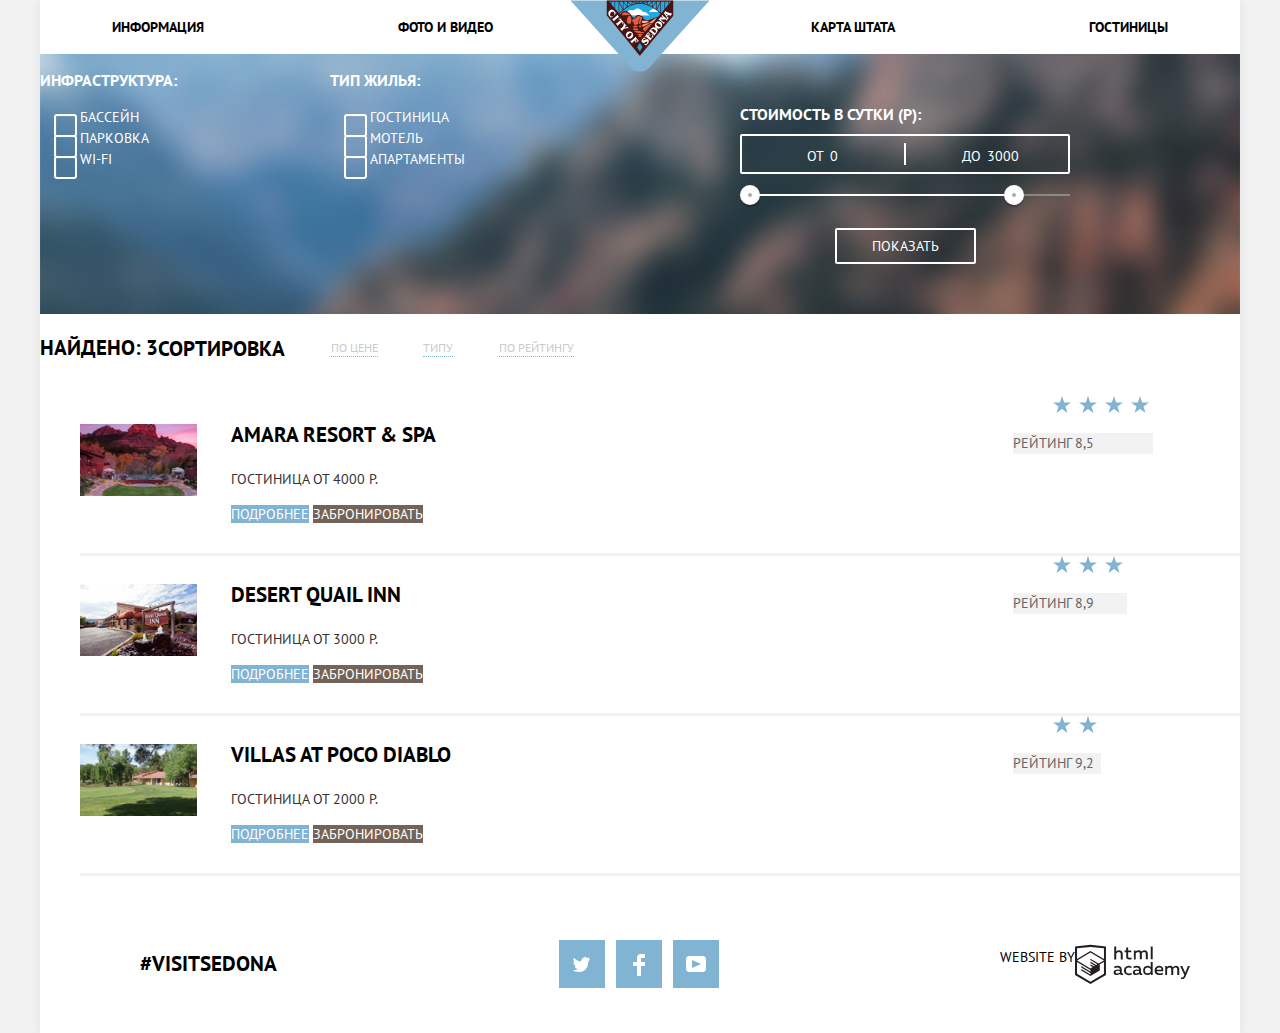
==== inner.html @ 5999dac4 "доработка 1" ====
<!Doctype html>
<html lang="ru">
<head>
	<meta charset="UTF-8">
	<link href="css/normalize.css" rel="stylesheet">
	<link href="https://fonts.googleapis.com/css?family=PT+Sans:400,700&amp;subset=cyrillic" rel="stylesheet">
	<link href="css/style.css" rel="stylesheet" type="text/css">
	<title>HTML Academy: Бронирование в Седоне</title>
</head>
<body>
	<header class="main-header">
		<nav class="main-navigation">
			<a class="main-header-logo" href="index.html">
				<img src="img/logo.png" width="140" height="72" alt="Логотип системы бронирования гостиниц города Седона">
			</a>
			<ul class="site-navigation">
				<li class="site-navigation-item"><a href="info.html">Информация</a></li>
				<li class="site-navigation-item"><a href="photo.html">Фото и видео</a></li>
				<li class="site-navigation-item"><a href="map.html">Карта штата</a></li>
				<li class="site-navigation-item"><a href="inner.html">Гостиницы</a></li>
			</ul>
		</nav>
	</header>
	<main class="container">
	
	<section class="filtres">
		<form class="filtres-form" method="post" action="https://echo.htmlacademy.ru">
			<div class="filtres-form-lists">
				<div class="filtres-form-checkbox">
					<h3>Инфраструктура:</h3>
					<ul class="filtres-form-checkbox-list">
						<li class="filtres-form-checkbox-list-item">
							<input type="checkbox" id="pool" hidden>
							<label for="pool">Бассейн</label>
						</li>
						<li class="filtres-form-checkbox-list-item">
							<input type="checkbox" id="parking" hidden>
							<label for="parking">Парковка</label>
						</li>
						<li class="filtres-form-checkbox-list-item">
							<input type="checkbox" id="wifi" hidden>
							<label for="wifi">WI-FI</label>
						</li>
					</ul>
				</div>
				<div class="filtres-form-checkbox">
					<h3>Тип жилья:</h3>
					<ul class="filtres-form-checkbox-list">
						<li class="filtres-form-checkbox-list-item">
							<input type="checkbox" id="hotel" hidden>
							<label for="hotel">Гостиница</label>
						</li>
						<li class="filtres-form-checkbox-list-item">
							<input type="checkbox" id="motel" hidden>
							<label for="motel">Мотель</label>
						</li>
						<li class="filtres-form-checkbox-list-item">
							<input type="checkbox" id="apartments" hidden>
							<label for="apartments">Апартаменты</label>
						</li>
					</ul>
				</div>
			</div>
			<div class="filter-ranger">
				<div class="filter-ranger-title">
				Стоимость в сутки (р):
				</div>
					<div class="price-controls"> 
						<label class="min-price">от<input type="text" name="min-price" value=" 0"></label>
						<label class="min-price">до<input type="text" name="max-price" value=" 3000"></label>
					</div>
					<div class="range-controls"> 
						<div class="scale"></div>
							<div class="bar"></div>
							<div class="range-toggle range-toggle-min"></div>
							<div class="range-toggle range-toggle-max"></div>
					</div>
					
				<button class="btn-transparent" type="submit">Показать</button>
			
			</div>
		</form>
	</section>
		<div class="hotels-sort">
			<h3>Найдено: 3</h3>
			<ul class="hotels-sort-list">
				<li class="hotels-sort-list-title">сортировка</li>
				<li class="hotels-sort-list-item"><a href="http://"> по цене</a></li>
				<li class="hotels-sort-list-item"><a href="http://"> типу</a></li>
				<li class="hotels-sort-list-item"><a href="http://">по рейтингу</a></li>
			</ul>
		</div>
	<h1 class="visually-hidden">Отели</h1>
		<section class="hotels">
		<h2 class="visually-hidden">Бронирование отеля</h2>
		<ul class="hotels-list">
						<li class="hotels-list-item">
						<div class="hotels-list-item-view">
						<img src="img/AmaraResort.png" width="117" height="72" alt="Фотография Amara Resort & Spa">
						</div>
						<div class="hotels-list-item-name">
							<h3>Amara Resort & Spa</h3>
							<p>Гостиница от 4000 Р.</p>
							<a class="hotels-list-item-details" href="AmaraResort.html">Подробнее</a>
							<a class="hotels-list-item-booking" href="AmaraResort.html">Забронировать</a>
						</div>
						<div>
						<ul class="hotels-list-item-stars">
							<li class="hotels-list-item-star"></li>
							<li class="hotels-list-item-star"></li>
							<li class="hotels-list-item-star"></li>
							<li class="hotels-list-item-star"></li>
						</ul>
						<p class="hotels-list-item-rang">Рейтинг 8,5</p>
						</div>
						</li>
						
						<li class="hotels-list-item">
						<div class="hotels-list-item-view">
							<img src="img/DesertQuailInn.png" width="117" height="72" alt="Фотография Desert Quail Inn">
						</div>
						<div class="hotels-list-item-name">
							<h3>Desert Quail Inn</h3>
							<p>Гостиница от 3000 Р.</p>
							<a class="hotels-list-item-details" href="DesertQuailInn.html">Подробнее</a>
							<a class="hotels-list-item-booking" href="DesertQuailInn.html">Забронировать</a>
						</div>
						<div>
						<ul class="hotels-list-item-stars">
							<li class="hotels-list-item-star"></li>
							<li class="hotels-list-item-star"></li>
							<li class="hotels-list-item-star"></li>
						</ul>
						<p class="hotels-list-item-rang">Рейтинг 8,9</p>
						</div>
						</li>
						
						<li class="hotels-list-item">
						<div class="hotels-list-item-view">
							<img src="img/VillasatPocoDiablo.png" width="117" height="72" alt="Фотография Villas at Poco Diablo">
						</div>
						<div class="hotels-list-item-name">
							<h3>Villas at Poco Diablo</h3>
							<p>Гостиница от 2000 Р.</p>
							<a class="hotels-list-item-details" href="VillasatPocoDiablo.html">Подробнее</a>
							<a class="hotels-list-item-booking" href="VillasatPocoDiablo.html">Забронировать</a>
						</div>
						<div>
							<ul class="hotels-list-item-stars">
								<li class="hotels-list-item-star"></li>
								<li class="hotels-list-item-star"></li>
							</ul>
						<p class="hotels-list-item-rang">Рейтинг 9,2</p>
						</div>
						</li>
					</ul>
		</section>
		
		
	</main>
	
	
	<footer class="main-footer">
		<p>
		#visitsedona
		</p>
		
		<div class="footer-sotial">
			<ul class="footer-sotial-list">
				<li> <a class="footer-social-button"  href="#"><svg xmlns="http://www.w3.org/2000/svg" xmlns:xlink="http://www.w3.org/1999/xlink" width="17" height="15" viewBox="0 0 17 15"><path fill="#FFF" d="M10.95.144c1.685-.496 2.984.27 3.577 1.179.673-.231 1.331-.481 2.011-.708a2.345 2.345 0 0 1-.857 1.768c.685.17 1.304-.491 1.304-.491-.169 1-1.006 1.788-1.563 2.024-.231 6.75-3.175 11.217-10.077 11.082h-.446c-.41 0-4.164-.46-4.898-1.887 2.271.196 3.893-.422 4.693-1.177-.96-.3-2.679-.477-2.979-2.95.349.106.564.228 1.19.119C1.705 8.247.374 7.53.448 5.33c.285.328 1.067.536 1.34.472C1.085 5.561-.182 2.442.894.85c1.818 1.854 3.735 3.606 7.152 3.773C8.254 2.33 9.183.793 10.95.144z"/></svg>

				<span class="visually-hidden">Twitter</span>
				</a></li>
				<li> <a class="footer-social-button" href="#"><svg xmlns="http://www.w3.org/2000/svg" width="12" height="22" viewBox="0 0 12 22"><path fill="#FFF" d="M12 4V0H8a4 4 0 0 0-4 4v4H0v4h4v10h4V12h4V8H8V4h4z"/></svg>
				<span class="visually-hidden">Facebook</span>
				</a></li>
				<li> <a class="footer-social-button" href="#"><svg xmlns="http://www.w3.org/2000/svg" xmlns:xlink="http://www.w3.org/1999/xlink" width="20" height="16" viewBox="0 0 20 16"><path fill="#FFF" d="M17 0H3C1.35 0 0 1.35 0 3v10c0 1.65 1.35 3 3 3h14c1.65 0 3-1.35 3-3V3c0-1.65-1.35-3-3-3zM6.027 11.998V4.002L15.014 8l-8.987 3.998z"/></svg>

				<span class="visually-hidden">Youtube</span>
				</a></li>
			</ul>
		</div>
		
		<div class="main-footer-logo">
			<span>website by</span>
			<svg class="footer-logo-html-academy" id="Layer_1" data-name="Layer 1" xmlns="http://www.w3.org/2000/svg" viewBox="0 0 108.08 36.85"><title>logo-htmlacademy-small1</title><path d="M44.61,26.88a2,2,0,0,0,.55-0.1v1.33a3.25,3.25,0,0,1-1.18.21,1.67,1.67,0,0,1-1.67-1,4.84,4.84,0,0,1-3.14,1.08c-1.51,0-2.91-.83-2.91-2.55,0-2.13,2-2.79,3.71-2.79a11.08,11.08,0,0,1,2.17.25v-0.3c0-1-.76-1.77-2.19-1.77a7.42,7.42,0,0,0-3,.64v-1.7a10.21,10.21,0,0,1,3.19-.55c2.36,0,3.81,1.12,3.81,3.65v3a0.54,0.54,0,0,0,.49.59h0.17Zm-6.44-1.13A1.35,1.35,0,0,0,39.63,27h0.11a3.39,3.39,0,0,0,2.41-1V24.58a9.72,9.72,0,0,0-1.81-.21c-1,0-2.16.33-2.16,1.38h0Zm12.36-6.11a5,5,0,0,1,2.57.64V22a4.08,4.08,0,0,0-2.3-.7,2.75,2.75,0,1,0,0,5.49,5,5,0,0,0,2.43-.64v1.71a6.27,6.27,0,0,1-2.76.57A4.21,4.21,0,0,1,46,24.51q0-.21,0-0.41a4.32,4.32,0,0,1,4.18-4.46h0.38Zm12.17,7.24a2,2,0,0,0,.55-0.1v1.33a3.25,3.25,0,0,1-1.18.21,1.67,1.67,0,0,1-1.67-1,4.84,4.84,0,0,1-3.14,1.08c-1.51,0-2.91-.83-2.91-2.55,0-2.13,2-2.79,3.71-2.79a11.08,11.08,0,0,1,2.17.25v-0.3c0-1-.76-1.77-2.19-1.77a7.42,7.42,0,0,0-3,.64v-1.7a10.21,10.21,0,0,1,3.19-.55c2.36,0,3.81,1.12,3.81,3.65v3a0.54,0.54,0,0,0,.49.59h0.17Zm-6.44-1.13A1.35,1.35,0,0,0,57.73,27h0.11a3.39,3.39,0,0,0,2.41-1V24.58a9.72,9.72,0,0,0-1.81-.21c-1.06,0-2.16.33-2.16,1.38h0ZM73,16V28.2H71.35V26.88a3.88,3.88,0,0,1-3.19,1.54,4.4,4.4,0,0,1,0-8.78,3.81,3.81,0,0,1,3,1.3V16H73Zm-4.53,5.22a2.76,2.76,0,1,0,0,5.52A2.86,2.86,0,0,0,71.15,25V23A2.91,2.91,0,0,0,68.49,21.27ZM79,19.64c3.31,0,4.46,2.68,3.92,5.09H76.7c0.21,1.5,1.67,2.11,3.19,2.11a6.11,6.11,0,0,0,2.64-.59v1.6a7.14,7.14,0,0,1-3,.57C77,28.42,74.78,27,74.78,24a4.18,4.18,0,0,1,4-4.39H79Zm0.09,1.54a2.28,2.28,0,0,0-2.44,2.1v0.06H81.3A2,2,0,0,0,79.13,21.18Zm5.73,7V19.87h1.65v1a3.81,3.81,0,0,1,2.78-1.27A2.86,2.86,0,0,1,91.89,21a4.12,4.12,0,0,1,2.91-1.33A3.06,3.06,0,0,1,98,23V28.2h-1.9V23.05a1.59,1.59,0,0,0-1.42-1.75H94.42a2.8,2.8,0,0,0-2.07,1.12V28.2h-1.9V23.05A1.59,1.59,0,0,0,89,21.31H88.8a3,3,0,0,0-2.21,1.29v5.63H84.86Zm21.31-8.33h1.9l-3.91,9.46c-0.9,2.17-2.09,2.86-3.35,2.86a4.76,4.76,0,0,1-1.1-.14V30.46a2.86,2.86,0,0,0,.85.12c0.9,0,1.58-.64,2.07-1.9l0.17-.42-4-8.4h2l2.86,6.29ZM38.73,1.46V6.22a3.81,3.81,0,0,1,2.7-1.14,3.25,3.25,0,0,1,3.44,3.4v5.15H43V8.72a1.81,1.81,0,0,0-1.61-2h-0.3a2.93,2.93,0,0,0-2.32,1.39v5.52h-1.9V1.46h1.9ZM49.94,2.31v3h3V6.91h-3v3.81c0,1.1.5,1.46,1.58,1.46a4.49,4.49,0,0,0,1.69-.33v1.6A6.8,6.8,0,0,1,51,13.8a2.55,2.55,0,0,1-2.86-2.74V6.89H46.58V5.26h1.5V2.74Zm5.4,11.31V5.28H57v1A3.81,3.81,0,0,1,59.77,5a2.86,2.86,0,0,1,2.6,1.33A4.12,4.12,0,0,1,65.28,5,3.06,3.06,0,0,1,68.44,8.4v5.21h-1.9V8.46a1.59,1.59,0,0,0-1.42-1.75H64.89a2.8,2.8,0,0,0-2.07,1.12v5.78h-1.9V8.46A1.59,1.59,0,0,0,59.5,6.71H59.27A3,3,0,0,0,57.06,8v5.63H55.34ZM71.17,1.45H73V13.6H71.17V1.45ZM14.71,0H14.55L0,1.54V28.21l14.55,8.66,14.55-8.66V1.54Zm12.5,27.1L14.55,34.64,1.9,27.12V16.18l12.59,7.5V25L5.86,19.9v1.31l8.68,5.21v1.39L5.87,22.65V24l8.68,5.21,8.75-5.24V18.31L27.2,16V27.12Zm0-12.53-3.48,2-1.6,1L14.51,13v1.31L21,18.23H21l-0.14.09-1,.54-5.37-3.2V17l4.24,2.52-1,.67-3.2-1.9v1.31l2.1,1.24L14.5,22.1,2,14.65,14.51,7.11Zm0-1.32L14.49,5.76,1.91,13.25v-10L14.56,1.92,27.21,3.25v10h0Z" transform="translate(0 -0.02)" fill="#231f20"/></svg>
		</div>
		
	</footer>
	
</body>

</html>
---- css/style.css ----
﻿body{

	
	margin:0 auto;
	padding: 0;
	
	font-family: "PT Sans", Arial, sans-serif;
	font-size: 21px;
	font-weight: bold;
	line-height: 21px;	
	text-transform: uppercase;
	color: #000000;
	
	background-color: #ffffff;
	width: 1200px;
	box-shadow: 0 0 10px #e1e1e1;
}

html {
	background: #f2f2f2;
}

a{
	text-decoration: none;
	color: inherit;
}

.main-navigation{
	font-size: 14px;
	line-height: 26px;	
	color: #000000;
	background-color: #ffffff;
}

.site-navigation{
	list-style:none;
	width: 1200px;
}
.site-navigation a{
	color: #000000;
}
.welcome {
	
	font-size: 21px;
	line-height: 26px;	
	color: #000000;
	
	background-image: url(img/welcome.png);
	background-image: url(img/background-photo.jpg);
	background-position: top center;
	background-color: #ffffff
}

.welcome {
	
	font-size: 21px;
	line-height: 26px;	
	color: #000000;
	text-align: center;
	
	background-color: #ffffff
}

.welcome-reasons {
	
	font-size: 14px;
	line-height: 26px;	
	font-weight: normal;
	color: #333333;
	text-align: center;
	
	background-color: #ffffff
}

.visually-hidden {
	position: absolute !important;
	clip: rect(1px 1px 1px 1px); /* IE6, IE7 */
	clip: rect(1px, 1px, 1px, 1px);
	padding:0 !important;
	border:0 !important;
	height: 1px !important; 
	width: 1px !important; 
	overflow: hidden;
}

/*стилизация блока преимуществ*/

.features-list {
	list-style: none;
}
.features-items-main {
	list-style: none;
}
.features-item-main {
	list-style: none;
}
.features-item {
	list-style: none;
}
.features-item {
	text-align: center;
}

.features-list-details {
	text-align: center;
	background-color: #81b3d2;
	
}
.features-list-details h3{
	font-size: 21px;
	line-height: 21px;
	color: #ffffff;
	
	background-color: #81b3d2;
	
	width: 150px;
	margin-top: 46px;
	margin-left: 130px;
	
}
.features-list-details-num {
	font-size: 14px;
	line-height: 21px;
	font-weight: normal;
	color: #ffffff;

	
	background-color: #81b3d2;
	
}

.features-list-details p{
	font-size: 14px;
	line-height: 21px;
	font-weight: normal;
	color: #ffffff;

	
	background-color: #81b3d2
	
}
.features-items-main {
	color: #000000;
	background-color: #ffffff;
	margin: 0px;
	text-align: center;
	
}

.features-items-main ul {
	 	padding-left: 0px;
}

.features-items-main h4{
	font-size: 21px;
	line-height: 21px;
	color: #000000;
	
	background-color: #ffffff;
	
}
.features-items-main p{
	font-size: 14px;
	line-height: 21px;
	color: #333333;
	
	background-color: #ffffff;
	
}



.features-items-main-hotel p {
	width: 252px;
}


.features-items-main-meal p {
	width: 284px;
}


.features-items-main-gift p {
	width: 273px;
}

.features-item {
	background-color: #eeeeee;
}
.features-item h3{
	font-size: 21px;
	line-height: 21px;
	color: #000000;
	
	background-color: #eeeeee;
}
.features-item span{
	font-size: 14px;
	line-height: 21px;
	font-weight: normal;
	color: #333333;
	
	background-color: #eeeeee;
}

.features-item p{
	font-size: 14px;
	line-height: 21px;
	font-weight: normal;
	color: #333333;
	
	background-color: #eeeeee;
}


/* стилизация формы поиска отеля */


.booking {
	font-size: 30px;
	line-height: 36px;
	color: #000000;
	
	background-color: #ffffff;
	text-align: center;
	position: relative;
	padding-top: 50px;
}	

.booking-head {
	font-size: 30px;
	line-height: 36px;
	color: #000000;
	margin: 0;
}
.booking p{
	font-size: 14px;
	line-height: 24px;
	font-weight: normal;
	color: #333333;
	background-color: #ffffff;
	margin-bottom: 56px;
	margin-left: 382px;
	width: 440px;
	
}				

.booking-search-button {
	font-size: 21px;
	line-height: 26px;
	text-transform: uppercase;
	text-align: center;
	color: #ffffff;
	width: 568px;
	
	
	background-color: #766357;
	padding-bottom:30px;
	padding-top: 30px;
	margin: 0 auto;
	
}
.button {
	border-style: none;
	background-color: inherit;
	color: inherit;
}


.booking-search-button:hover {
	background-color: #604e43;
}
.booking-search-button:active {
	background-color: #503e33;
	color: rgba(255, 255, 255, 0.3);
}






.booking-form {
	text-align: center;
	padding:55px 55px;
	width: 568px;
	height: 395px;
	background-color: #ffffff;
	
}

.booking-search-form {
	font-size: 14px;
	line-height: 26px;
	color: #000000;
	
	border: none;
	background-color: #ffffff;
}

.booking-search-form-check-input {
	font: inherit;
	border: none;
	background-color: #f2f2f2;
	width: 346px;
	
	padding-top: 6px;
	padding-bottom: 6px;
}

.booking-search-form-check-input:hover {
	background-color: #ebebeb;
}	
.booking-search-form-check-input:focus{
	background-color: #ffffff;
	border-color: #e5e5e5;
	border-width: 2px;
}	

.booking-search-form-person-input {
	background-color: #f2f2f2;
	border: none;
	width: 38px;
	height: 38px;
	text-align: center;
	padding: 0;
}

.booking-search-form-person-items button { 
	background-color: #f2f2f2;
	border: none;
	width: 38px;
	height: 38px;
	padding: 0;
}


.booking-search-form-button {
	font-size: 21px;
	line-height: 26px;
	text-align: center;
	color: #ffffff;
	
	width: 458px;
	height: 58px;
	border: none;
	background-color: #81b3d2;
}	

.booking-search-form-button:hover{
	background-color: #669ec0;
}

.booking-search-form-button:active{
	background-color: #5496bd;
	color: rgba(255, 255, 255, 0.3)
}

			
/* стилизация секции карт*/




/*стилизация footer*/

.main-footer {
	color: #000000;

	background-color: #ffffff;
}

.main-footer p{
	font-size: 21px;
	line-height: 26px;
}

.main-footer ul{
		list-style:none;
}
		
.footer-social-button {
	width: 46px;
	height: 34px;
	background-color: #81b3d2;
	display: inline-block;
	text-align: center;
	padding-top: 14px;
}	

.footer-social-button:hover{
	background-color: #669ec0;
}

.footer-social-button:active{
	background-color: #5496bd;
	color: #ffffff;
}

.main-footer span{
	font-size: 14px;
	line-height: 26px;
	font-weight: normal;
}	




.footer-logo-html-academy {

	width:115px;
	height:41px;
	color: #000000;	
	
}

.footer-logo-html-academy:hover{
	color: #81b3d2;
}
.footer-logo-html-academy:active{
	color: #ebebeb;
}



/*стилизация страницы с отелями*/

.hotels-list {
	
	background-color: #ffffff;
}		


.hotels-list-item-details {
	text-decoration: none;
	font-size: 14px;
	line-height: 21px;
	color: #ffffff;
	
	background-color: #81b3d2;
	
}		

.hotels-list-item-details:hover {
	color:#ffffff;
	background-color: #669ec0;
}																																							

.hotels-list-item-details:active {
	color:rgba(255, 255, 255, 0.3);
	background-color: #5496bd;
}

.hotels-list-item-booking {
	text-decoration: none;
	font-size: 14px;
	line-height: 21px;
	color: #ffffff;
	
	background-color: #766357; 
	
}	


.hotels-list-item-booking:hover {
	color:#ffffff;
	background-color: #604e43;
}																																							

.hotels-list-item-booking:active {
	color:rgba(255, 255, 255, 0.3);
	background-color: #503e33;}


.hotels-sort h3 {
	font-size: 21px;
	line-height: 26px;
	color: #000000;
	
	background-color: #ffffff;
}	





.hotels-sort-list-item {
	font-size: 12px;
	line-height: 17px;
	font-weight: normal;
	color: #cacaca;
	border-bottom: 1px dotted #81b3d2;
	
	background-color: #ffffff;
}	
	
.hotels-sort-list-item:hover {
	
	color: #81b3d2;

	
}		
.hotels-sort-list-item:active {
	
	color: #000000;
	text-decoration: none;
	border-bottom-color: transparent;
}	
	
	
	
	

.hotels-list h3 {
	font-size: 21px;
	line-height: 26px;
	color: #000000;
	
	background-color: #ffffff;
}	



.hotels-list {
	font-size: 14px;
	line-height: 21px;
	font-weight: normal;
	color: #333333;
	
	background-color: #ffffff;
}	

.hotels-list-item-star {
	list-style:none;
}
.hotels-list-item-rang {
	font-size: 14px;
	line-height: 21px;
	font-weight: normal;
	color: #666666;
	
	background-color: #f2f2f2;
}
/*--------------сеточные стили----------------------------*/

/*временно для сетки
body{

	background-image: url('../img/sedona-index_background.jpg');
	background-position: top center;
	background-color: rgba(0,0,0,0.5);
	background-size: 1372px auto;
	background-repeat: no-repeat;
}
*/
.main-navigation {
	position: relative;
	margin-top: 0px;
	display: flex;
	width: 100%;
	box-sizing: border-box;
	justify-content: center;
	background-color: #ffffff;
	
}

.site-navigation {
	display: flex;
	box-sizing: border-box;
	justify-content: space-between;
	padding-left: 0px;
	
}

.main-header-logo {
	position: absolute;
	padding:0px;
	top: 0px;
	left: 50%;	
	transform: translateX(-50%);
}

.site-navigation-item {
	padding-left: 72px;
	padding-right: 72px;
}

.site-navigation li:nth-child(2) {
	margin-left: -125px;
}

.site-navigation li:nth-child(3) {
	margin-right: -125px;
}


.welcome-first {
	position: relative;
	margin-top: 52px;
	margin-bottom: 24px;

}

.welcome-reasons {
	margin-bottom: 54px;
}
.welcome-first::before {
	content:"";
	position: absolute;
	top: -118px;
	left: 0;
	width: 100%;
	height: 60px;
	background-image: url('../img/polygon.png');
}

.welcome-mask {
	position: absolute;
	top: -60px;
}

.features-list {
	display: flex;
	margin:0;
}

.features-list img {
	display: block;
}

.features-list-details {
	display: flex;
	box-sizing: border-box;
	margin:0;
	width: 400px;
	flex-direction: column;
	
}


.features-items-main {
	display: flex;
	justify-content: space-between;
	
}

.features-second {
	display: flex;
	direction: row;
	margin:0;
}

.view-canyon {
	display: flex;
	width: 800px;
    margin:0;
}

.features-items-main {
	display: flex;
	flex-basis: 400px;
	margin:0;
	align-items: flex-start;
	padding-left: 73px;
	padding-right: 63px;
	padding-top: 60px;
	padding-bottom: 68px;
}

.features-item {
	display: flex;
	justify-content: space-between;
	padding-left: 96px;
	padding-right: 74px;
	margin: 0;
	padding-top: 40px;
	padding-bottom: 60px
}

.features-item-sight {
	width: 208px;
	text-align: center;
}

.features-item-sight h3{
	width: 100px;
	margin-top: 0;
	margin-left: 50px;
}
.features-item-fun {
	width: 262px;
	text-align: center;
}
.features-item-fun h3 {
	width: 100px;
	margin-top: 0;
	margin-left: 80px;

}

.features-item-empty {
	width: 246px;
}
.features-item-empty h3 {
	margin-top: 0;
	width: 100px;
	margin-left: 80px;
}	
	
	
.booking-form {
	display: flex;
	box-sizing: border-box;
	width: 568px;
	flex-direction: column;
	position: absolute;
	left: 50%;	
	transform: translateX(-50%);
	
}

.booking-search-form-check{
	display: flex;
	box-sizing: border-box;
	justify-content: space-between;
	margin: 0 auto;
	margin-bottom: 30px;
}

.booking-search-form-person {
	display: flex;
	box-sizing: border-box;
	justify-content: space-between;
	margin: 0 auto;
	margin-bottom: 55px;
}

.booking-search-form-person-items{
	display: flex;
	box-sizing: border-box;
	justify-content: space-between;

}

.maps {
	height: 593px;
	background-image: url(..//img/map.png);
	
}

.main-footer {
	display: flex;
	box-sizing: border-box;
	justify-content: space-between;
	padding-left: 132px;
	padding-left: 100px;
	padding-top: 40px;
	padding-bottom: 35px;
	align-items: center;
}

.footer-sotial-list {
	display: flex;
	box-sizing: border-box;
	justify-content: space-between;
	width: 160px;
	margin: 0;
	padding-left: 0;
	align-items: center;
	
}

.main-footer-logo {
	display: flex;
	box-sizing: border-box;
	width: 240px;
	margin: 0;
}

/*сетки страницы отелей*/

.hotels-sort {
	display: flex;
	box-sizing: border-box;
}

.hotels-sort-list {
	display: flex;
	box-sizing: border-box;
	justify-content: space-between;
	width: 416px;
	list-style: none;
	padding-left:0;
	align-items: center;
}

.hotels-list-item {
	display: flex;
	box-sizing: border-box;
	border-bottom: 3px solid #f2f2f2;
	
}
.hotels-list-item-view {
padding-top: 28px;
}


.hotels-list-item-name {
	width: 260px;
	margin-right: 522px;
	margin-left: 34px;
	margin-bottom: 28px;
	margin-top: 5px;
	
	
}


.hotels-list-item-star {
	background-image: url("..//img/star.svg");
	background-repeat: no-repeat;
}
.hotels-list-item-star {
	display: inline-block;
	width: 22px;
	height: 17px;
}

.filtres {
	background-color: #477ca8;
	background-image: url("..//img/filter-background.jpg");
	background-position: 0 center;
}

.filtres-form {
	
	font-size: 14px;
	line-height: 21px;
	font-weight: normal;
	color: #ffffff;
	
	display: flex;
	box-sizing: border-box;
	justify-content: space-between;
}

.filtres-form h3{
	font-size: 16px;
	line-height: 21px;	
	color: #ffffff;
}

.filtres-form-lists {
	display: flex;
	box-sizing: border-box;
	justify-content: space-between;
	width: 530px;
}

.filtres-form-checkbox {
	width: 240px;
}

.filtres-form-checkbox-list {
	list-style: none;
}


.filtres-form-checkbox-list-item label {
	position: relative;
}

.filtres-form-checkbox-list-item input:not(:checked)+label::before {
	content:"";
	position: absolute;
	top: 2px;
	left: -30px;
	width: 30px;
	height: 30px;
	background-image: url("../img/checkbox-off.png");
	background-repeat: no-repeat;
	background-position: center;
	
}

.filtres-form-checkbox-list-item input:checked+label::before {
	content:"";
	position: absolute;
	top: 2px;
	left: -30px;
	width: 30px;
	height: 30px;
	background-image: url("../img/checkbox-on.png");
	background-repeat: no-repeat;
	background-position: center;
	
}

/*стилизация ползунков*/

.filter-ranger {
	width: 330px;
	margin: 50px auto;
	color: #ffffff;
	text-transform: uppercase;
	
}

.filter-ranger-title {
	margin-bottom: 9px;
	
	font-weight: 600;
	font-size: 16px;
	line-height: 21px;
	
}

.price-controls {
	position: relative;
	
	height: 36px;
	margin-bottom: 20px;
	
	font-size: 0;
	
	border: 2px solid #ffffff;
	border-radius: 2px;
	
}
.price-controls::after {
	content:"";
	position: absolute;
	
	width: 2px;
	height: 22px;
	
	background: #ffffff;
	
	top: 50%;
	left: 50%;
	transform: translate(-50%, -50%);
}


.price-controls label{
	display: inline-block;
	
	font-size: 14px;
	line-height: 38px;
	vertical-align: top;
	
	cursor: pointer;
	
}

.price-controls .min-price, 
.price-controls .max-price {
	width: 90px;
	padding-left: 65px;
}

.price-controls input {
	width: 50px;
	margin: 0;
	
	color: inherit;
	font: inherit;
	
	background: none;
	border: none;
}

.range-controls {
	position: relative;
	
	margin-bottom: 32px;
}
.range-controls .scale {
	height: 2px;
	
	background: rgba(255, 255, 255, 0.3);
}

.range-controls .bar {
	position: absolute;
	top: 0;
	left:0;
	
	width: 80%;
	height: 2px;
	
	background: #ffffff;
}
.range-toggle {
	position: absolute;
	top: -9px;
	
	width: 4px;
	height: 4px;
	
	background: #ababab;
	border: 8px solid #ffffff;
	
	border-radius: 50%;
	box-shadow: 0 2px 1px 0 rgba(0, 1, 1, 0.2 );
	cursor: pointer;
}

.range-toggle:hover {
	background: #1c4f80;
}

.range-toggle-min {
	left: 0;
}

.range-toggle-max {
	left: 80%;
}

.btn-transparent {
	display: block;
	margin: 0 auto;
	padding: 6px 35px;
	
	font-size: 14px;
	line-height: 20px;
	color: #ffffff;
	text-transform: uppercase;
	
	background: transparent;
	border: 2px solid #ffffff;
	border-radius: 2px;
	cursor: pointer;
	
}
.btn-transparent:hover {
	color: #000000;
	
	background: #ffffff;
}
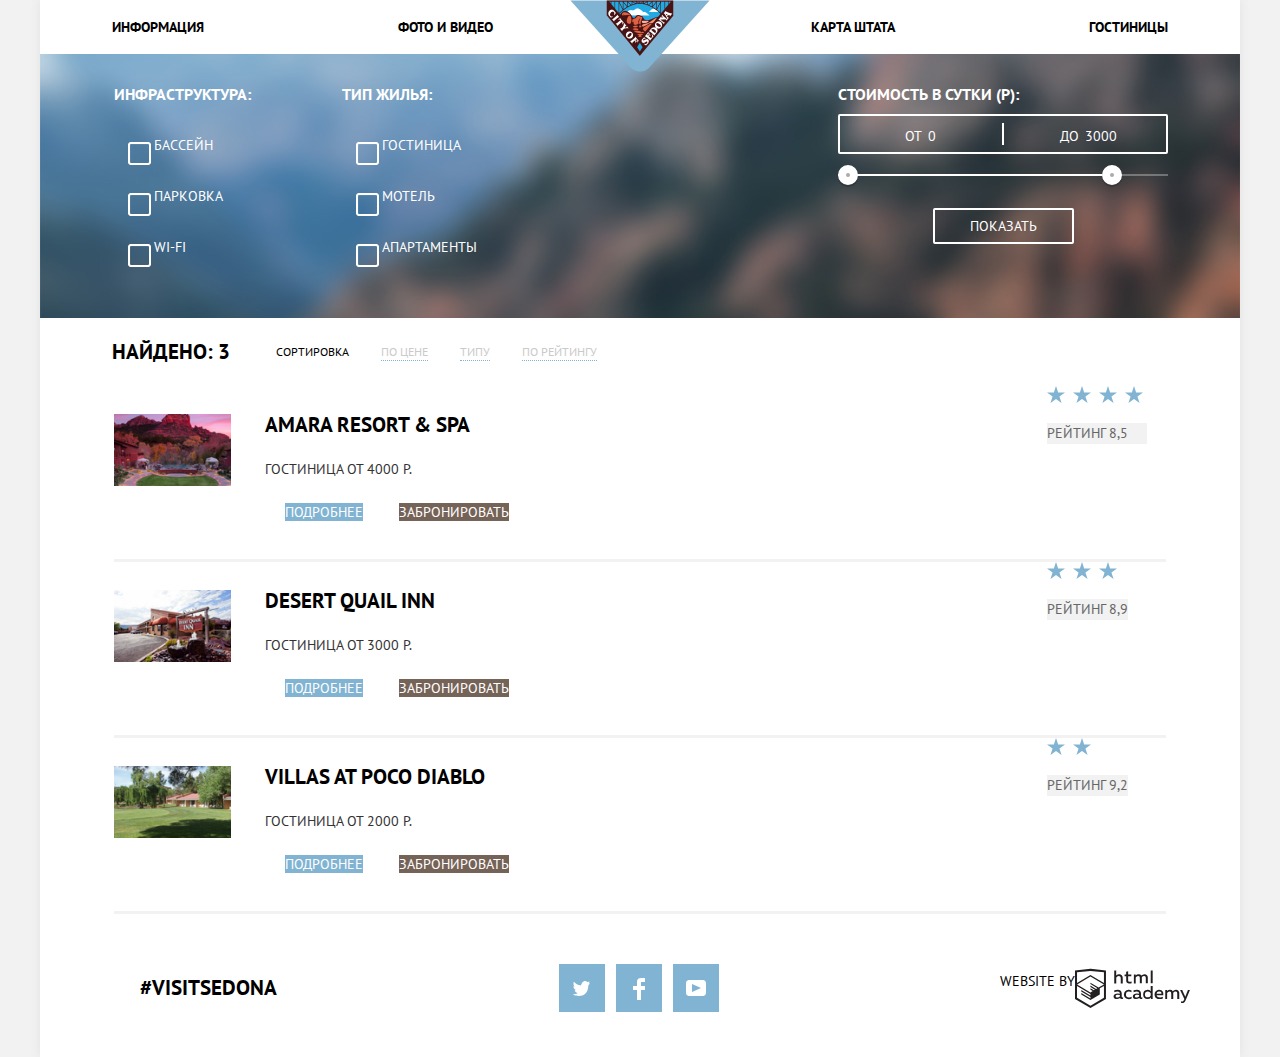
==== commit 236306ee: "доработка страницы отелей 1" ====
--- a/inner.html
+++ b/inner.html
@@ -101,8 +101,14 @@
 						<div class="hotels-list-item-name">
 							<h3>Amara Resort & Spa</h3>
 							<p>Гостиница от 4000 Р.</p>
-							<a class="hotels-list-item-details" href="AmaraResort.html">Подробнее</a>
-							<a class="hotels-list-item-booking" href="AmaraResort.html">Забронировать</a>
+							<div class="hotels-list-item-name-button">
+								<div class="hotels-list-item-name-more">
+									<a class="hotels-list-item-details" href="AmaraResort.html">Подробнее</a>
+								</div>
+								<div class="hotels-list-item-name-more">
+									<a class="hotels-list-item-booking" href="AmaraResort.html">Забронировать</a>
+								</div>
+							</div>
 						</div>
 						<div>
 						<ul class="hotels-list-item-stars">
@@ -122,8 +128,14 @@
 						<div class="hotels-list-item-name">
 							<h3>Desert Quail Inn</h3>
 							<p>Гостиница от 3000 Р.</p>
-							<a class="hotels-list-item-details" href="DesertQuailInn.html">Подробнее</a>
-							<a class="hotels-list-item-booking" href="DesertQuailInn.html">Забронировать</a>
+							<div class="hotels-list-item-name-button">
+								<div class="hotels-list-item-name-more">
+									<a class="hotels-list-item-details" href="DesertQuailInn.html">Подробнее</a>
+								</div>
+								<div class="hotels-list-item-name-more">
+									<a class="hotels-list-item-booking" href="DesertQuailInn.html">Забронировать</a>
+								</div>
+							</div>
 						</div>
 						<div>
 						<ul class="hotels-list-item-stars">
@@ -142,8 +154,14 @@
 						<div class="hotels-list-item-name">
 							<h3>Villas at Poco Diablo</h3>
 							<p>Гостиница от 2000 Р.</p>
-							<a class="hotels-list-item-details" href="VillasatPocoDiablo.html">Подробнее</a>
-							<a class="hotels-list-item-booking" href="VillasatPocoDiablo.html">Забронировать</a>
+							<div class="hotels-list-item-name-button">
+								<div class="hotels-list-item-name-more">
+									<a class="hotels-list-item-details" href="VillasatPocoDiablo.html">Подробнее</a>
+								</div>
+								<div class="hotels-list-item-name-more">
+									<a class="hotels-list-item-booking" href="VillasatPocoDiablo.html">Забронировать</a>
+								</div>
+							</div>
 						</div>
 						<div>
 							<ul class="hotels-list-item-stars">
--- a/css/style.css
+++ b/css/style.css
@@ -24,6 +24,7 @@
 	text-decoration: none;
 	color: inherit;
 }
+
 
 .main-navigation{
 	font-size: 14px;
@@ -245,7 +246,7 @@
 	
 }				
 
-.booking-search-button {
+.booking-search-button a{
 	font-size: 21px;
 	line-height: 26px;
 	text-transform: uppercase;
@@ -259,7 +260,13 @@
 	padding-top: 30px;
 	margin: 0 auto;
 	
-}
+	display: block;
+	
+	
+}
+
+
+
 .button {
 	border-style: none;
 	background-color: inherit;
@@ -267,10 +274,10 @@
 }
 
 
-.booking-search-button:hover {
+.booking-search-button a:hover {
 	background-color: #604e43;
 }
-.booking-search-button:active {
+.booking-search-button a:active {
 	background-color: #503e33;
 	color: rgba(255, 255, 255, 0.3);
 }
@@ -298,14 +305,41 @@
 	background-color: #ffffff;
 }
 
+.booking-search-form-check-box {
+	display: flex;
+	box-sizing: border-box;
+	width: 346px;
+}
+
 .booking-search-form-check-input {
 	font: inherit;
+	color: #000000;
+	text-transform: uppercase;
+	
 	border: none;
 	background-color: #f2f2f2;
-	width: 346px;
-	
+	width: 312px;
+	
+	box-sizing: border-box;
 	padding-top: 6px;
 	padding-bottom: 6px;
+	padding-left: 15px;
+	padding-right: 30px;
+}
+
+
+
+.booking-search-form-check-button  {
+  background-image: url("..//img/calendar.png");
+  background-position: center;
+  background-repeat: no-repeat;
+  background-color: #f2f2f2;
+  
+  border: 0;
+  padding: 0;
+  width: 36px;
+ 
+  
 }
 
 .booking-search-form-check-input:hover {
@@ -324,14 +358,22 @@
 	height: 38px;
 	text-align: center;
 	padding: 0;
-}
-
-.booking-search-form-person-items button { 
+	
+	font-size: 16px;
+	color: #000000;
+	font-weight: bold;
+}
+
+.booking-search-form-person button { 
 	background-color: #f2f2f2;
 	border: none;
 	width: 38px;
 	height: 38px;
 	padding: 0;
+	
+	font-size: 26px;
+	color: #a9a9a9;
+	font-weight: bold;
 }
 
 
@@ -340,6 +382,8 @@
 	line-height: 26px;
 	text-align: center;
 	color: #ffffff;
+	text-transform: uppercase;
+	font-weight: bold;
 	
 	width: 458px;
 	height: 58px;
@@ -425,9 +469,17 @@
 
 /*стилизация страницы с отелями*/
 
+
+.hotels {
+	padding-left:74px;
+	padding-right:74px;
+}
+
 .hotels-list {
 	
 	background-color: #ffffff;
+	padding-left: 0;
+	margin: 0;
 }		
 
 
@@ -476,6 +528,8 @@
 	font-size: 21px;
 	line-height: 26px;
 	color: #000000;
+	
+	padding-left: 72px;
 	
 	background-color: #ffffff;
 }	
@@ -490,6 +544,7 @@
 	font-weight: normal;
 	color: #cacaca;
 	border-bottom: 1px dotted #81b3d2;
+	margin-left: 32px;
 	
 	background-color: #ffffff;
 }	
@@ -735,11 +790,26 @@
 	margin-bottom: 55px;
 }
 
-.booking-search-form-person-items{
+.booking-search-form-person-adalt{
 	display: flex;
 	box-sizing: border-box;
 	justify-content: space-between;
-
+	width: 226px;
+
+}
+
+.booking-search-form-person-kids{
+	display: flex;
+	box-sizing: border-box;
+	justify-content: space-between;
+	width: 180px;
+
+}
+
+.booking-search-form-person-box {
+	display: flex;
+	box-sizing: border-box;
+	width: 114px;
 }
 
 .maps {
@@ -787,11 +857,17 @@
 .hotels-sort-list {
 	display: flex;
 	box-sizing: border-box;
-	justify-content: space-between;
-	width: 416px;
+	width: 900px;
 	list-style: none;
-	padding-left:0;
+	padding-left:46px;
 	align-items: center;
+}
+
+.hotels-sort-list-title {
+	font-size: 12px;
+	line-height: 18px;
+	font-weight: normal;
+	color: #000000;
 }
 
 .hotels-list-item {
@@ -815,6 +891,22 @@
 	
 }
 
+.hotels-list-item-name-button {
+	display: flex;
+	box-sizing: border-box;
+	justify-content: space-between;
+	width: 260px;
+	
+}
+
+.hotels-list-item-name-more {
+	display: block;
+	padding: 8px 16px 8px 20px ;
+}
+
+.hotels-list-item-stars {
+	padding-left: 0;
+}
 
 .hotels-list-item-star {
 	background-image: url("..//img/star.svg");
@@ -848,23 +940,39 @@
 	font-size: 16px;
 	line-height: 21px;	
 	color: #ffffff;
+	margin-bottom: 30px;
+	margin-top: 0;
+	
 }
 
 .filtres-form-lists {
 	display: flex;
 	box-sizing: border-box;
 	justify-content: space-between;
+	align-content: space-between;
 	width: 530px;
+	padding-left: 74px;
+	
+	padding-top: 30px;
+	padding-bottom: 30px;
+	
 }
 
 .filtres-form-checkbox {
+	
 	width: 240px;
+	
+	
 }
 
 .filtres-form-checkbox-list {
 	list-style: none;
-}
-
+	
+}
+
+.filtres-form-checkbox-list-item {
+	margin-bottom: 30px;
+}
 
 .filtres-form-checkbox-list-item label {
 	position: relative;
@@ -900,7 +1008,8 @@
 
 .filter-ranger {
 	width: 330px;
-	margin: 50px auto;
+	margin: 30px auto;
+	margin-right: 72px;
 	color: #ffffff;
 	text-transform: uppercase;
 	
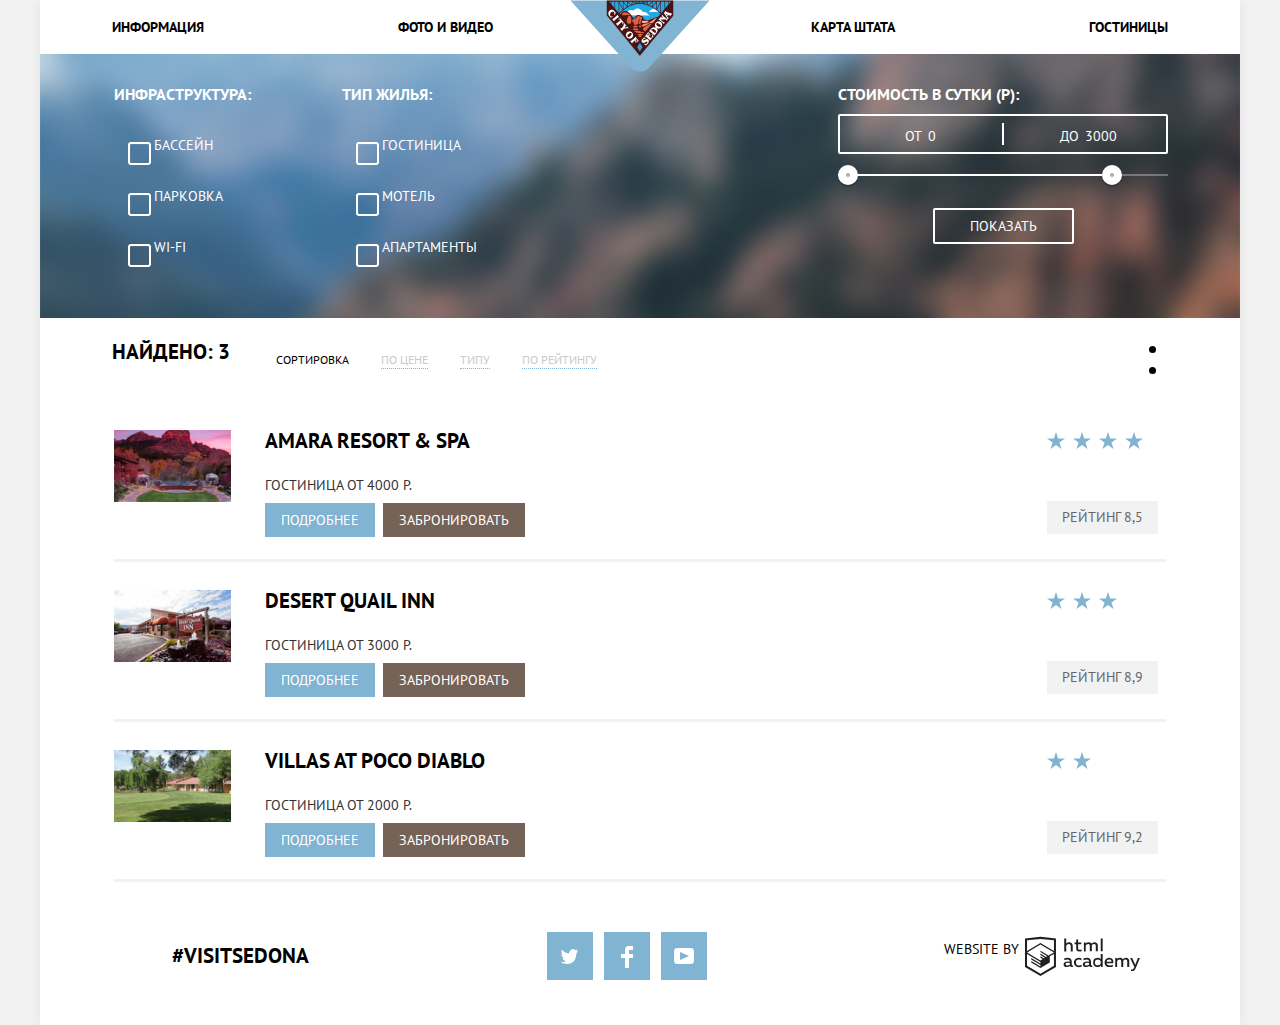
==== commit a7983ad8: "страница с отелями 2" ====
--- a/inner.html
+++ b/inner.html
@@ -89,6 +89,10 @@
 				<li class="hotels-sort-list-item"><a href="http://"> типу</a></li>
 				<li class="hotels-sort-list-item"><a href="http://">по рейтингу</a></li>
 			</ul>
+			<ul class="hotels-sort-list-arrows">
+				<li class="hotels-sort-list-arrows-up"></li>
+				<li class="hotels-sort-list-arrows-down"></li>
+			</ul>
 		</div>
 	<h1 class="visually-hidden">Отели</h1>
 		<section class="hotels">
--- a/css/style.css
+++ b/css/style.css
@@ -490,6 +490,8 @@
 	color: #ffffff;
 	
 	background-color: #81b3d2;
+	width: 110px;
+	padding: 8px 16px 8px 16px;
 	
 }		
 
@@ -510,6 +512,8 @@
 	color: #ffffff;
 	
 	background-color: #766357; 
+	width: 140px;
+	padding: 8px 16px 8px 16px;
 	
 }	
 
@@ -595,6 +599,8 @@
 	color: #666666;
 	
 	background-color: #f2f2f2;
+	margin: 46px 0 0 0;
+	padding: 6px 15px 6px 15px;
 }
 /*--------------сеточные стили----------------------------*/
 
@@ -822,8 +828,8 @@
 	display: flex;
 	box-sizing: border-box;
 	justify-content: space-between;
+	padding-right: 100px;
 	padding-left: 132px;
-	padding-left: 100px;
 	padding-top: 40px;
 	padding-bottom: 35px;
 	align-items: center;
@@ -843,7 +849,8 @@
 .main-footer-logo {
 	display: flex;
 	box-sizing: border-box;
-	width: 240px;
+	justify-content: space-between;
+	width: 196px;
 	margin: 0;
 }
 
@@ -901,11 +908,12 @@
 
 .hotels-list-item-name-more {
 	display: block;
-	padding: 8px 16px 8px 20px ;
+
 }
 
 .hotels-list-item-stars {
 	padding-left: 0;
+	margin-top: 30px;
 }
 
 .hotels-list-item-star {
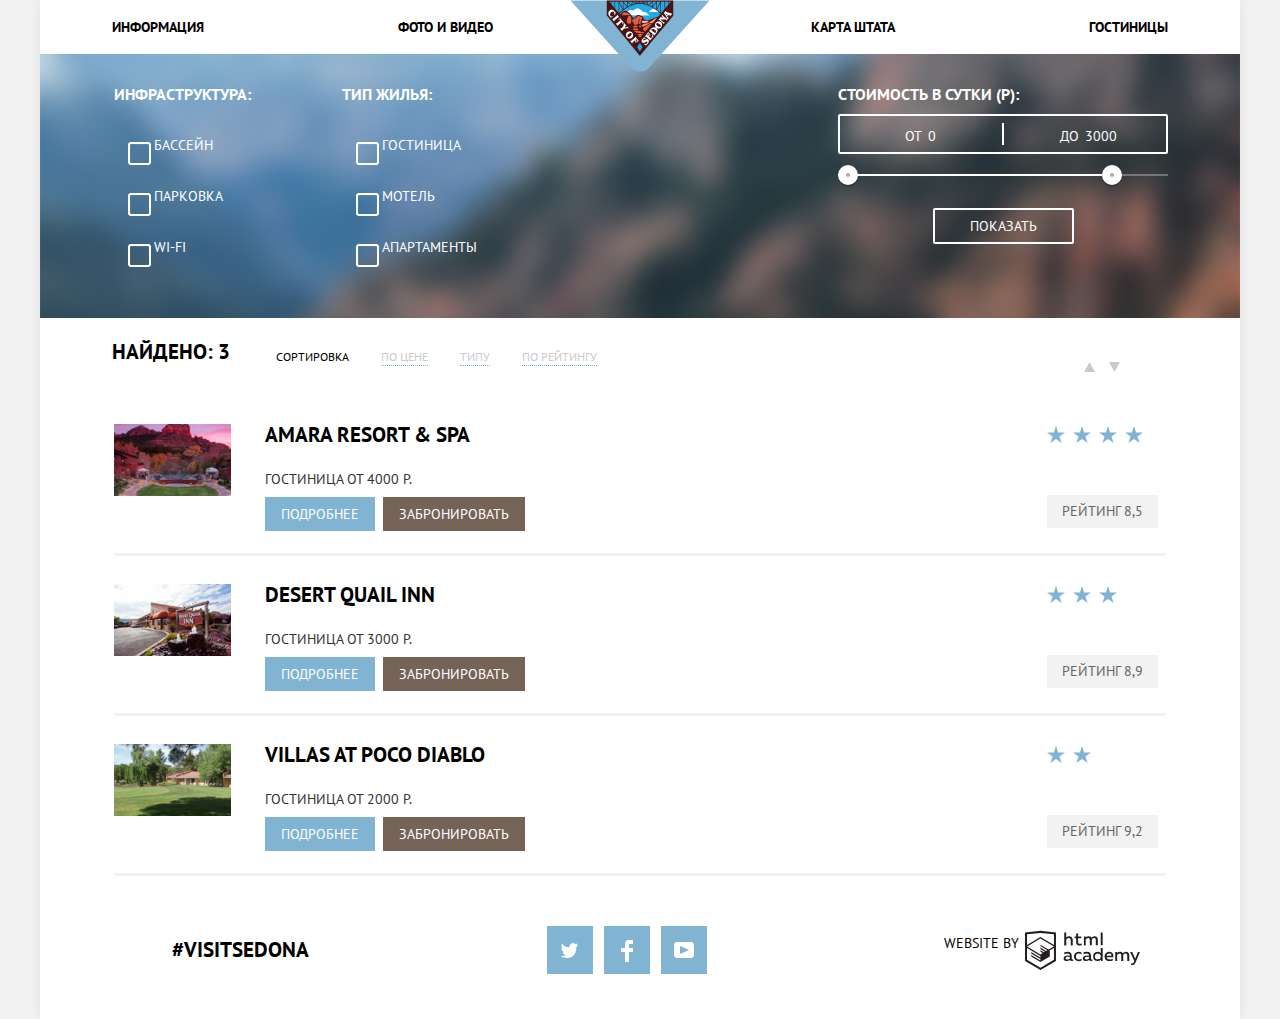
==== commit fb547edb: "страница отелей 3" ====
--- a/inner.html
+++ b/inner.html
@@ -90,8 +90,18 @@
 				<li class="hotels-sort-list-item"><a href="http://">по рейтингу</a></li>
 			</ul>
 			<ul class="hotels-sort-list-arrows">
-				<li class="hotels-sort-list-arrows-up"></li>
-				<li class="hotels-sort-list-arrows-down"></li>
+				<li class="hotels-sort-list-arrows-up">
+					<svg x="0px" y="0px"
+					width="11px" height="10px" viewBox="0 0 11 10" enable-background="new 0 0 11 10" xml:space="preserve">
+					<polygon fill="#cacaca" points="5.5,0 0,10 11,10 "/>
+					</svg>
+				</li>
+				<li class="hotels-sort-list-arrows-down">
+					<svg x="0px" y="0px"
+					width="11px" height="10px" viewBox="0 0 11 10" enable-background="new 0 0 11 10" xml:space="preserve">
+					<polyline fill="#cacaca" points="5.5,10 0,0 11,0 "/>
+					</svg>
+				</li>
 			</ul>
 		</div>
 	<h1 class="visually-hidden">Отели</h1>
--- a/css/style.css
+++ b/css/style.css
@@ -864,7 +864,7 @@
 .hotels-sort-list {
 	display: flex;
 	box-sizing: border-box;
-	width: 900px;
+	width: 854px;
 	list-style: none;
 	padding-left:46px;
 	align-items: center;
@@ -876,6 +876,18 @@
 	font-weight: normal;
 	color: #000000;
 }
+
+.hotels-sort-list-arrows {
+	display: flex;
+    box-sizing: border-box;
+	justify-content: space-between;
+	list-style: none;
+	width: 36px;
+	margin-top: 36px;
+	padding: 0;
+}
+
+
 
 .hotels-list-item {
 	display: flex;
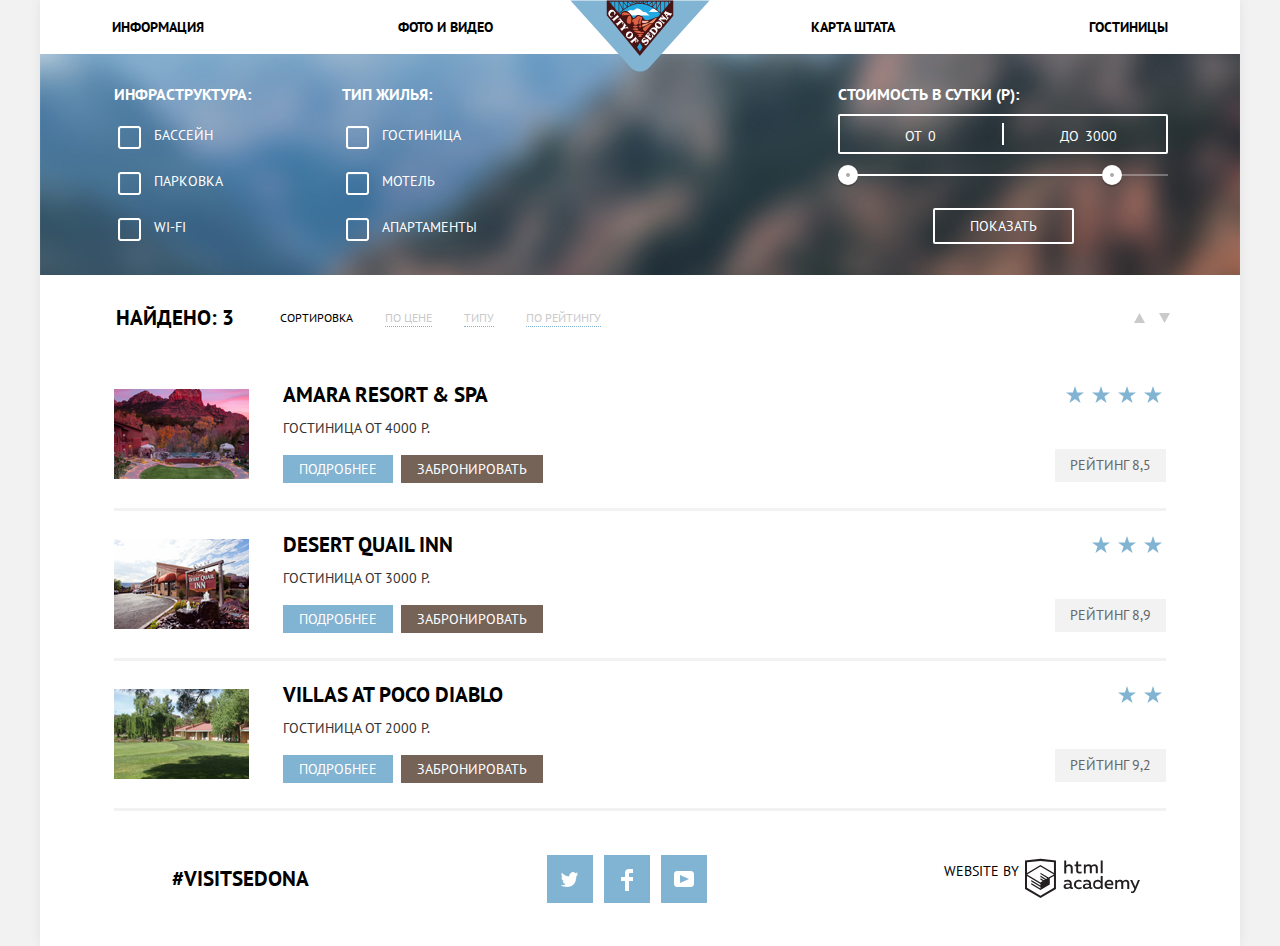
==== commit e37038f9: "доработка стостояний" ====
--- a/inner.html
+++ b/inner.html
@@ -110,7 +110,7 @@
 		<ul class="hotels-list">
 						<li class="hotels-list-item">
 						<div class="hotels-list-item-view">
-						<img src="img/AmaraResort.png" width="117" height="72" alt="Фотография Amara Resort & Spa">
+						<img src="img/AmaraResort.png" width="135" height="90" alt="Фотография Amara Resort & Spa">
 						</div>
 						<div class="hotels-list-item-name">
 							<h3>Amara Resort & Spa</h3>
@@ -137,7 +137,7 @@
 						
 						<li class="hotels-list-item">
 						<div class="hotels-list-item-view">
-							<img src="img/DesertQuailInn.png" width="117" height="72" alt="Фотография Desert Quail Inn">
+							<img src="img/DesertQuailInn.png" width="135" height="90" alt="Фотография Desert Quail Inn">
 						</div>
 						<div class="hotels-list-item-name">
 							<h3>Desert Quail Inn</h3>
@@ -163,7 +163,7 @@
 						
 						<li class="hotels-list-item">
 						<div class="hotels-list-item-view">
-							<img src="img/VillasatPocoDiablo.png" width="117" height="72" alt="Фотография Villas at Poco Diablo">
+							<img src="img/VillasatPocoDiablo.png" width="135" height="90" alt="Фотография Villas at Poco Diablo">
 						</div>
 						<div class="hotels-list-item-name">
 							<h3>Villas at Poco Diablo</h3>
@@ -191,8 +191,8 @@
 		
 	</main>
 	
-	
-	<footer class="main-footer">
+
+	<footer class="main-footer-inner">
 		<p>
 		#visitsedona
 		</p>
@@ -220,6 +220,7 @@
 		
 	</footer>
 	
+	
 </body>
 
 </html>--- a/css/style.css
+++ b/css/style.css
@@ -18,7 +18,9 @@
 
 html {
 	background: #f2f2f2;
-}
+	
+}
+
 
 a{
 	text-decoration: none;
@@ -114,7 +116,7 @@
 	
 	background-color: #81b3d2;
 	
-	width: 150px;
+	width: 151px;
 	margin-top: 46px;
 	margin-left: 130px;
 	
@@ -124,10 +126,8 @@
 	line-height: 21px;
 	font-weight: normal;
 	color: #ffffff;
-
-	
+	margin:0;	
 	background-color: #81b3d2;
-	
 }
 
 .features-list-details p{
@@ -135,10 +135,20 @@
 	line-height: 21px;
 	font-weight: normal;
 	color: #ffffff;
+	
 
 	
 	background-color: #81b3d2
 	
+}
+
+.features-list-details-one {
+	width: 286px;
+	margin: 22px 0 0 56px;
+}
+.features-list-details-two {
+	width: 306px;
+	margin: 22px 0 0 45px;
 }
 .features-items-main {
 	color: #000000;
@@ -261,11 +271,7 @@
 	margin: 0 auto;
 	
 	display: block;
-	
-	
-}
-
-
+}
 
 .button {
 	border-style: none;
@@ -273,7 +279,6 @@
 	color: inherit;
 }
 
-
 .booking-search-button a:hover {
 	background-color: #604e43;
 }
@@ -281,10 +286,6 @@
 	background-color: #503e33;
 	color: rgba(255, 255, 255, 0.3);
 }
-
-
-
-
 
 
 .booking-form {
@@ -309,15 +310,23 @@
 	display: flex;
 	box-sizing: border-box;
 	width: 346px;
-}
-
+	background-color: #f2f2f2;
+}
+.booking-search-form-check-box:hover {
+	background-color: #ebebeb;
+}	
+.booking-search-form-check-box:focus {
+	background-color: #ffffff;
+	border-color: #e5e5e5;
+	border-width: 2px;
+}	
 .booking-search-form-check-input {
 	font: inherit;
 	color: #000000;
 	text-transform: uppercase;
 	
 	border: none;
-	background-color: #f2f2f2;
+	background-color: inherit;
 	width: 312px;
 	
 	box-sizing: border-box;
@@ -342,14 +351,17 @@
   
 }
 
-.booking-search-form-check-input:hover {
-	background-color: #ebebeb;
-}	
-.booking-search-form-check-input:focus{
-	background-color: #ffffff;
-	border-color: #e5e5e5;
-	border-width: 2px;
-}	
+.booking-search-form-check-button:hover {
+	
+	background-image: url("..//img/calendar_hover.png");
+}
+
+.booking-search-form-check-button:focus {
+	
+	background-image: url("..//img/calendar_focus.png");
+}
+
+
 
 .booking-search-form-person-input {
 	background-color: #f2f2f2;
@@ -422,7 +434,11 @@
 .main-footer ul{
 		list-style:none;
 }
-		
+	
+.main-footer-inner ul{
+		list-style:none;
+}
+	
 .footer-social-button {
 	width: 46px;
 	height: 34px;
@@ -447,7 +463,11 @@
 	font-weight: normal;
 }	
 
-
+.main-footer-inner span{
+	font-size: 14px;
+	line-height: 26px;
+	font-weight: normal;
+}	
 
 
 .footer-logo-html-academy {
@@ -491,7 +511,7 @@
 	
 	background-color: #81b3d2;
 	width: 110px;
-	padding: 8px 16px 8px 16px;
+	padding: 5px 16px 5px 16px;
 	
 }		
 
@@ -513,7 +533,7 @@
 	
 	background-color: #766357; 
 	width: 140px;
-	padding: 8px 16px 8px 16px;
+	padding: 5px 16px 5px 16px;
 	
 }	
 
@@ -532,8 +552,8 @@
 	font-size: 21px;
 	line-height: 26px;
 	color: #000000;
-	
-	padding-left: 72px;
+	margin: 0;
+	padding-left: 46px;
 	
 	background-color: #ffffff;
 }	
@@ -576,9 +596,13 @@
 	color: #000000;
 	
 	background-color: #ffffff;
-}	
-
-
+	margin-bottom: 10px;
+}	
+
+.hotels-list p {
+	margin-top: 0;
+	margin-bottom: 20px;
+}
 
 .hotels-list {
 	font-size: 14px;
@@ -659,7 +683,14 @@
 	position: relative;
 	margin-top: 52px;
 	margin-bottom: 24px;
-
+	
+
+}
+
+.welcome-first-text {
+	width: 444px;
+	margin: 0 0 0 380px;
+	
 }
 
 .welcome-reasons {
@@ -668,7 +699,7 @@
 .welcome-first::before {
 	content:"";
 	position: absolute;
-	top: -118px;
+	top: -117px;
 	left: 0;
 	width: 100%;
 	height: 60px;
@@ -760,7 +791,7 @@
 }
 
 .features-item-empty {
-	width: 246px;
+	width: 254px;
 }
 .features-item-empty h3 {
 	margin-top: 0;
@@ -786,7 +817,13 @@
 	justify-content: space-between;
 	margin: 0 auto;
 	margin-bottom: 30px;
-}
+	align-items: center;
+
+}
+
+
+
+
 
 .booking-search-form-person {
 	display: flex;
@@ -794,6 +831,7 @@
 	justify-content: space-between;
 	margin: 0 auto;
 	margin-bottom: 55px;
+	
 }
 
 .booking-search-form-person-adalt{
@@ -801,6 +839,7 @@
 	box-sizing: border-box;
 	justify-content: space-between;
 	width: 226px;
+	align-items: center;
 
 }
 
@@ -809,6 +848,7 @@
 	box-sizing: border-box;
 	justify-content: space-between;
 	width: 180px;
+	align-items: center;
 
 }
 
@@ -816,11 +856,24 @@
 	display: flex;
 	box-sizing: border-box;
 	width: 114px;
+}
+
+.booking-search-form-person-box:hover button{
+	color:#000000;
+}
+.booking-search-form-person-box:active button{
+	color:#81b3d2;
 }
 
 .maps {
 	height: 593px;
 	background-image: url(..//img/map.png);
+
+	
+	
+}
+.footer-container {
+	position: relative;
 	
 }
 
@@ -830,10 +883,29 @@
 	justify-content: space-between;
 	padding-right: 100px;
 	padding-left: 132px;
-	padding-top: 40px;
-	padding-bottom: 35px;
+	padding-top: 36px;
+	padding-bottom: 36px;
 	align-items: center;
-}
+	background-color: rgba(255,255,255,0.8);
+	position: absolute;
+	top: -120px;
+	left: 0;
+	width: 100%;
+}
+
+.main-footer-inner {
+	display: flex;
+	box-sizing: border-box;
+	justify-content: space-between;
+	padding-right: 100px;
+	padding-left: 132px;
+	padding-top: 36px;
+	padding-bottom: 36px;
+	align-items: center;
+	left: 0;
+	width: 100%;
+}
+
 
 .footer-sotial-list {
 	display: flex;
@@ -859,15 +931,17 @@
 .hotels-sort {
 	display: flex;
 	box-sizing: border-box;
+	padding: 30px;
 }
 
 .hotels-sort-list {
 	display: flex;
 	box-sizing: border-box;
-	width: 854px;
+	width: 900px;
 	list-style: none;
 	padding-left:46px;
 	align-items: center;
+	margin: 0;
 }
 
 .hotels-sort-list-title {
@@ -883,8 +957,8 @@
 	justify-content: space-between;
 	list-style: none;
 	width: 36px;
-	margin-top: 36px;
 	padding: 0;
+	margin: 0;
 }
 
 
@@ -902,10 +976,10 @@
 
 .hotels-list-item-name {
 	width: 260px;
-	margin-right: 522px;
+	margin-right: 512px;
 	margin-left: 34px;
 	margin-bottom: 28px;
-	margin-top: 5px;
+	margin-top: 0;
 	
 	
 }
@@ -924,8 +998,11 @@
 }
 
 .hotels-list-item-stars {
+	text-align: right;
+	
 	padding-left: 0;
-	margin-top: 30px;
+	margin-top: 25px;
+	margin-bottom: 40px;
 }
 
 .hotels-list-item-star {
@@ -960,7 +1037,7 @@
 	font-size: 16px;
 	line-height: 21px;	
 	color: #ffffff;
-	margin-bottom: 30px;
+	margin-bottom: 20px;
 	margin-top: 0;
 	
 }
@@ -974,7 +1051,7 @@
 	padding-left: 74px;
 	
 	padding-top: 30px;
-	padding-bottom: 30px;
+	padding-bottom: 12px;
 	
 }
 
@@ -987,11 +1064,11 @@
 
 .filtres-form-checkbox-list {
 	list-style: none;
-	
+	margin: 0;
 }
 
 .filtres-form-checkbox-list-item {
-	margin-bottom: 30px;
+	margin-bottom: 25px;
 }
 
 .filtres-form-checkbox-list-item label {
@@ -1001,8 +1078,8 @@
 .filtres-form-checkbox-list-item input:not(:checked)+label::before {
 	content:"";
 	position: absolute;
-	top: 2px;
-	left: -30px;
+	top: -4px;
+	left: -40px;
 	width: 30px;
 	height: 30px;
 	background-image: url("../img/checkbox-off.png");
@@ -1014,8 +1091,8 @@
 .filtres-form-checkbox-list-item input:checked+label::before {
 	content:"";
 	position: absolute;
-	top: 2px;
-	left: -30px;
+	top: -4px;
+	left: -40px;
 	width: 30px;
 	height: 30px;
 	background-image: url("../img/checkbox-on.png");
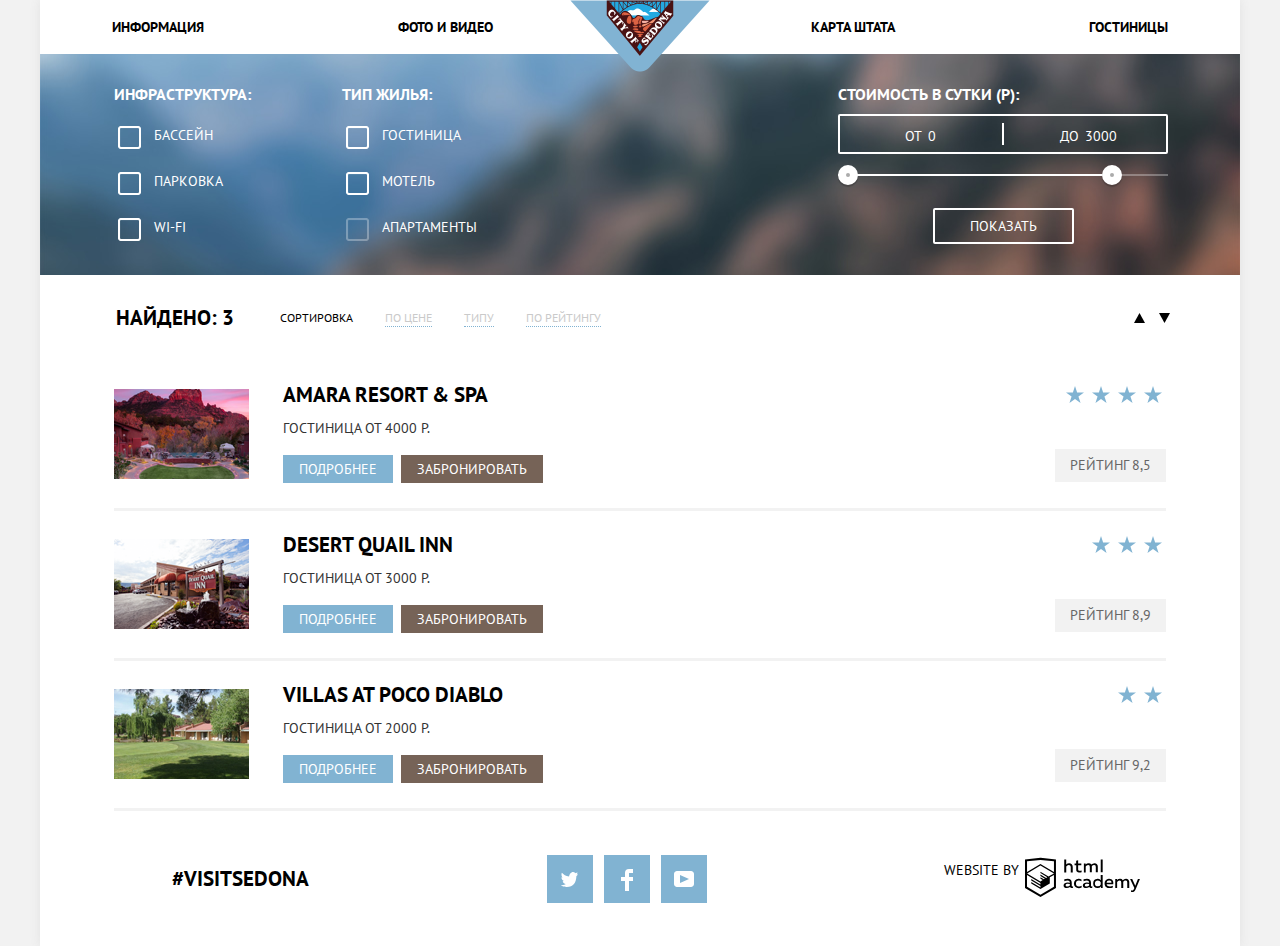
==== commit 49ea200e: "доработка" ====
--- a/inner.html
+++ b/inner.html
@@ -55,7 +55,7 @@
 							<label for="motel">Мотель</label>
 						</li>
 						<li class="filtres-form-checkbox-list-item">
-							<input type="checkbox" id="apartments" hidden>
+							<input type="checkbox" id="apartments" hidden disabled>
 							<label for="apartments">Апартаменты</label>
 						</li>
 					</ul>
@@ -91,15 +91,15 @@
 			</ul>
 			<ul class="hotels-sort-list-arrows">
 				<li class="hotels-sort-list-arrows-up">
-					<svg x="0px" y="0px"
+					<svg class="hotels-sort-list-arrows-fill" x="0px" y="0px"
 					width="11px" height="10px" viewBox="0 0 11 10" enable-background="new 0 0 11 10" xml:space="preserve">
-					<polygon fill="#cacaca" points="5.5,0 0,10 11,10 "/>
+					<polygon  points="5.5,0 0,10 11,10 "/>
 					</svg>
 				</li>
 				<li class="hotels-sort-list-arrows-down">
-					<svg x="0px" y="0px"
+					<svg class="hotels-sort-list-arrows-fill" x="0px" y="0px"
 					width="11px" height="10px" viewBox="0 0 11 10" enable-background="new 0 0 11 10" xml:space="preserve">
-					<polyline fill="#cacaca" points="5.5,10 0,0 11,0 "/>
+					<polyline points="5.5,10 0,0 11,0 "/>
 					</svg>
 				</li>
 			</ul>
@@ -215,7 +215,13 @@
 		
 		<div class="main-footer-logo">
 			<span>website by</span>
-			<svg class="footer-logo-html-academy" id="Layer_1" data-name="Layer 1" xmlns="http://www.w3.org/2000/svg" viewBox="0 0 108.08 36.85"><title>logo-htmlacademy-small1</title><path d="M44.61,26.88a2,2,0,0,0,.55-0.1v1.33a3.25,3.25,0,0,1-1.18.21,1.67,1.67,0,0,1-1.67-1,4.84,4.84,0,0,1-3.14,1.08c-1.51,0-2.91-.83-2.91-2.55,0-2.13,2-2.79,3.71-2.79a11.08,11.08,0,0,1,2.17.25v-0.3c0-1-.76-1.77-2.19-1.77a7.42,7.42,0,0,0-3,.64v-1.7a10.21,10.21,0,0,1,3.19-.55c2.36,0,3.81,1.12,3.81,3.65v3a0.54,0.54,0,0,0,.49.59h0.17Zm-6.44-1.13A1.35,1.35,0,0,0,39.63,27h0.11a3.39,3.39,0,0,0,2.41-1V24.58a9.72,9.72,0,0,0-1.81-.21c-1,0-2.16.33-2.16,1.38h0Zm12.36-6.11a5,5,0,0,1,2.57.64V22a4.08,4.08,0,0,0-2.3-.7,2.75,2.75,0,1,0,0,5.49,5,5,0,0,0,2.43-.64v1.71a6.27,6.27,0,0,1-2.76.57A4.21,4.21,0,0,1,46,24.51q0-.21,0-0.41a4.32,4.32,0,0,1,4.18-4.46h0.38Zm12.17,7.24a2,2,0,0,0,.55-0.1v1.33a3.25,3.25,0,0,1-1.18.21,1.67,1.67,0,0,1-1.67-1,4.84,4.84,0,0,1-3.14,1.08c-1.51,0-2.91-.83-2.91-2.55,0-2.13,2-2.79,3.71-2.79a11.08,11.08,0,0,1,2.17.25v-0.3c0-1-.76-1.77-2.19-1.77a7.42,7.42,0,0,0-3,.64v-1.7a10.21,10.21,0,0,1,3.19-.55c2.36,0,3.81,1.12,3.81,3.65v3a0.54,0.54,0,0,0,.49.59h0.17Zm-6.44-1.13A1.35,1.35,0,0,0,57.73,27h0.11a3.39,3.39,0,0,0,2.41-1V24.58a9.72,9.72,0,0,0-1.81-.21c-1.06,0-2.16.33-2.16,1.38h0ZM73,16V28.2H71.35V26.88a3.88,3.88,0,0,1-3.19,1.54,4.4,4.4,0,0,1,0-8.78,3.81,3.81,0,0,1,3,1.3V16H73Zm-4.53,5.22a2.76,2.76,0,1,0,0,5.52A2.86,2.86,0,0,0,71.15,25V23A2.91,2.91,0,0,0,68.49,21.27ZM79,19.64c3.31,0,4.46,2.68,3.92,5.09H76.7c0.21,1.5,1.67,2.11,3.19,2.11a6.11,6.11,0,0,0,2.64-.59v1.6a7.14,7.14,0,0,1-3,.57C77,28.42,74.78,27,74.78,24a4.18,4.18,0,0,1,4-4.39H79Zm0.09,1.54a2.28,2.28,0,0,0-2.44,2.1v0.06H81.3A2,2,0,0,0,79.13,21.18Zm5.73,7V19.87h1.65v1a3.81,3.81,0,0,1,2.78-1.27A2.86,2.86,0,0,1,91.89,21a4.12,4.12,0,0,1,2.91-1.33A3.06,3.06,0,0,1,98,23V28.2h-1.9V23.05a1.59,1.59,0,0,0-1.42-1.75H94.42a2.8,2.8,0,0,0-2.07,1.12V28.2h-1.9V23.05A1.59,1.59,0,0,0,89,21.31H88.8a3,3,0,0,0-2.21,1.29v5.63H84.86Zm21.31-8.33h1.9l-3.91,9.46c-0.9,2.17-2.09,2.86-3.35,2.86a4.76,4.76,0,0,1-1.1-.14V30.46a2.86,2.86,0,0,0,.85.12c0.9,0,1.58-.64,2.07-1.9l0.17-.42-4-8.4h2l2.86,6.29ZM38.73,1.46V6.22a3.81,3.81,0,0,1,2.7-1.14,3.25,3.25,0,0,1,3.44,3.4v5.15H43V8.72a1.81,1.81,0,0,0-1.61-2h-0.3a2.93,2.93,0,0,0-2.32,1.39v5.52h-1.9V1.46h1.9ZM49.94,2.31v3h3V6.91h-3v3.81c0,1.1.5,1.46,1.58,1.46a4.49,4.49,0,0,0,1.69-.33v1.6A6.8,6.8,0,0,1,51,13.8a2.55,2.55,0,0,1-2.86-2.74V6.89H46.58V5.26h1.5V2.74Zm5.4,11.31V5.28H57v1A3.81,3.81,0,0,1,59.77,5a2.86,2.86,0,0,1,2.6,1.33A4.12,4.12,0,0,1,65.28,5,3.06,3.06,0,0,1,68.44,8.4v5.21h-1.9V8.46a1.59,1.59,0,0,0-1.42-1.75H64.89a2.8,2.8,0,0,0-2.07,1.12v5.78h-1.9V8.46A1.59,1.59,0,0,0,59.5,6.71H59.27A3,3,0,0,0,57.06,8v5.63H55.34ZM71.17,1.45H73V13.6H71.17V1.45ZM14.71,0H14.55L0,1.54V28.21l14.55,8.66,14.55-8.66V1.54Zm12.5,27.1L14.55,34.64,1.9,27.12V16.18l12.59,7.5V25L5.86,19.9v1.31l8.68,5.21v1.39L5.87,22.65V24l8.68,5.21,8.75-5.24V18.31L27.2,16V27.12Zm0-12.53-3.48,2-1.6,1L14.51,13v1.31L21,18.23H21l-0.14.09-1,.54-5.37-3.2V17l4.24,2.52-1,.67-3.2-1.9v1.31l2.1,1.24L14.5,22.1,2,14.65,14.51,7.11Zm0-1.32L14.49,5.76,1.91,13.25v-10L14.56,1.92,27.21,3.25v10h0Z" transform="translate(0 -0.02)" fill="#231f20"/></svg>
+			<a class="main-footer-logo-adress" href="https://htmlacademy.ru">
+			<svg class="footer-logo-html-academy" id="Layer_1" data-name="Layer 1" xmlns="http://www.w3.org/2000/svg" 
+			viewBox="0 0 108.08 36.85"><title>logo-htmlacademy-small1</title>
+			<path class="footer-logo-html-academy-fill" d="M44.61,26.88a2,2,0,0,0,.55-0.1v1.33a3.25,3.25,0,0,1-1.18.21,1.67,1.67,0,0,1-1.67-1,4.84,4.84,0,0,1-3.14,1.08c-1.51,0-2.91-.83-2.91-2.55,0-2.13,2-2.79,3.71-2.79a11.08,11.08,0,0,1,2.17.25v-0.3c0-1-.76-1.77-2.19-1.77a7.42,7.42,0,0,0-3,.64v-1.7a10.21,10.21,0,0,1,3.19-.55c2.36,0,3.81,1.12,3.81,3.65v3a0.54,0.54,0,0,0,.49.59h0.17Zm-6.44-1.13A1.35,1.35,0,0,0,39.63,27h0.11a3.39,3.39,0,0,0,2.41-1V24.58a9.72,9.72,0,0,0-1.81-.21c-1,0-2.16.33-2.16,1.38h0Zm12.36-6.11a5,5,0,0,1,2.57.64V22a4.08,4.08,0,0,0-2.3-.7,2.75,2.75,0,1,0,0,5.49,5,5,0,0,0,2.43-.64v1.71a6.27,6.27,0,0,1-2.76.57A4.21,4.21,0,0,1,46,24.51q0-.21,0-0.41a4.32,4.32,0,0,1,4.18-4.46h0.38Zm12.17,7.24a2,2,0,0,0,.55-0.1v1.33a3.25,3.25,0,0,1-1.18.21,1.67,1.67,0,0,1-1.67-1,4.84,4.84,0,0,1-3.14,1.08c-1.51,0-2.91-.83-2.91-2.55,0-2.13,2-2.79,3.71-2.79a11.08,11.08,0,0,1,2.17.25v-0.3c0-1-.76-1.77-2.19-1.77a7.42,7.42,0,0,0-3,.64v-1.7a10.21,10.21,0,0,1,3.19-.55c2.36,0,3.81,1.12,3.81,3.65v3a0.54,0.54,0,0,0,.49.59h0.17Zm-6.44-1.13A1.35,1.35,0,0,0,57.73,27h0.11a3.39,3.39,0,0,0,2.41-1V24.58a9.72,9.72,0,0,0-1.81-.21c-1.06,0-2.16.33-2.16,1.38h0ZM73,16V28.2H71.35V26.88a3.88,3.88,0,0,1-3.19,1.54,4.4,4.4,0,0,1,0-8.78,3.81,3.81,0,0,1,3,1.3V16H73Zm-4.53,5.22a2.76,2.76,0,1,0,0,5.52A2.86,2.86,0,0,0,71.15,25V23A2.91,2.91,0,0,0,68.49,21.27ZM79,19.64c3.31,0,4.46,2.68,3.92,5.09H76.7c0.21,1.5,1.67,2.11,3.19,2.11a6.11,6.11,0,0,0,2.64-.59v1.6a7.14,7.14,0,0,1-3,.57C77,28.42,74.78,27,74.78,24a4.18,4.18,0,0,1,4-4.39H79Zm0.09,1.54a2.28,2.28,0,0,0-2.44,2.1v0.06H81.3A2,2,0,0,0,79.13,21.18Zm5.73,7V19.87h1.65v1a3.81,3.81,0,0,1,2.78-1.27A2.86,2.86,0,0,1,91.89,21a4.12,4.12,0,0,1,2.91-1.33A3.06,3.06,0,0,1,98,23V28.2h-1.9V23.05a1.59,1.59,0,0,0-1.42-1.75H94.42a2.8,2.8,0,0,0-2.07,1.12V28.2h-1.9V23.05A1.59,1.59,0,0,0,89,21.31H88.8a3,3,0,0,0-2.21,1.29v5.63H84.86Zm21.31-8.33h1.9l-3.91,9.46c-0.9,2.17-2.09,2.86-3.35,2.86a4.76,4.76,0,0,1-1.1-.14V30.46a2.86,2.86,0,0,0,.85.12c0.9,0,1.58-.64,2.07-1.9l0.17-.42-4-8.4h2l2.86,6.29ZM38.73,1.46V6.22a3.81,3.81,0,0,1,2.7-1.14,3.25,3.25,0,0,1,3.44,3.4v5.15H43V8.72a1.81,1.81,0,0,0-1.61-2h-0.3a2.93,2.93,0,0,0-2.32,1.39v5.52h-1.9V1.46h1.9ZM49.94,2.31v3h3V6.91h-3v3.81c0,1.1.5,1.46,1.58,1.46a4.49,4.49,0,0,0,1.69-.33v1.6A6.8,6.8,0,0,1,51,13.8a2.55,2.55,0,0,1-2.86-2.74V6.89H46.58V5.26h1.5V2.74Zm5.4,11.31V5.28H57v1A3.81,3.81,0,0,1,59.77,5a2.86,2.86,0,0,1,2.6,1.33A4.12,4.12,0,0,1,65.28,5,3.06,3.06,0,0,1,68.44,8.4v5.21h-1.9V8.46a1.59,1.59,0,0,0-1.42-1.75H64.89a2.8,2.8,0,0,0-2.07,1.12v5.78h-1.9V8.46A1.59,1.59,0,0,0,59.5,6.71H59.27A3,3,0,0,0,57.06,8v5.63H55.34ZM71.17,1.45H73V13.6H71.17V1.45ZM14.71,0H14.55L0,1.54V28.21l14.55,8.66,14.55-8.66V1.54Zm12.5,27.1L14.55,34.64,1.9,27.12V16.18l12.59,7.5V25L5.86,19.9v1.31l8.68,5.21v1.39L5.87,22.65V24l8.68,5.21,8.75-5.24V18.31L27.2,16V27.12Zm0-12.53-3.48,2-1.6,1L14.51,13v1.31L21,18.23H21l-0.14.09-1,.54-5.37-3.2V17l4.24,2.52-1,.67-3.2-1.9v1.31l2.1,1.24L14.5,22.1,2,14.65,14.51,7.11Zm0-1.32L14.49,5.76,1.91,13.25v-10L14.56,1.92,27.21,3.25v10h0Z" transform="translate(0 -0.02)" />
+			</svg>
+			</a>
+			
 		</div>
 		
 	</footer>
--- a/css/style.css
+++ b/css/style.css
@@ -478,11 +478,12 @@
 	
 }
 
-.footer-logo-html-academy:hover{
-	color: #81b3d2;
-}
-.footer-logo-html-academy:active{
-	color: #ebebeb;
+
+.footer-logo-html-academy-fill:hover{
+	fill: #81b3d2;
+}
+.footer-logo-html-academy-fill:active{
+	fill: #ebebeb;
 }
 
 
@@ -872,7 +873,7 @@
 	
 	
 }
-.footer-container {
+body {
 	position: relative;
 	
 }
@@ -888,7 +889,7 @@
 	align-items: center;
 	background-color: rgba(255,255,255,0.8);
 	position: absolute;
-	top: -120px;
+	bottom: 0;
 	left: 0;
 	width: 100%;
 }
@@ -961,6 +962,10 @@
 	margin: 0;
 }
 
+.hotels-sort-list-arrows-fill polygon {
+	background-color: #cacaca;
+}
+
 
 
 .hotels-list-item {
@@ -1074,30 +1079,30 @@
 .filtres-form-checkbox-list-item label {
 	position: relative;
 }
-
-.filtres-form-checkbox-list-item input:not(:checked)+label::before {
+.filtres-form-checkbox-list-item input+label::before {
 	content:"";
 	position: absolute;
+	background-repeat: no-repeat;
+	background-position: center;
 	top: -4px;
 	left: -40px;
 	width: 30px;
 	height: 30px;
+	
+}
+
+.filtres-form-checkbox-list-item input:not(:checked)+label::before {
 	background-image: url("../img/checkbox-off.png");
-	background-repeat: no-repeat;
-	background-position: center;
-	
 }
 
 .filtres-form-checkbox-list-item input:checked+label::before {
-	content:"";
-	position: absolute;
-	top: -4px;
-	left: -40px;
-	width: 30px;
-	height: 30px;
 	background-image: url("../img/checkbox-on.png");
-	background-repeat: no-repeat;
-	background-position: center;
+	background-position: 3px center;
+	
+}
+
+.filtres-form-checkbox-list-item input:disabled+label::before {
+	opacity: 0.3;
 	
 }
 
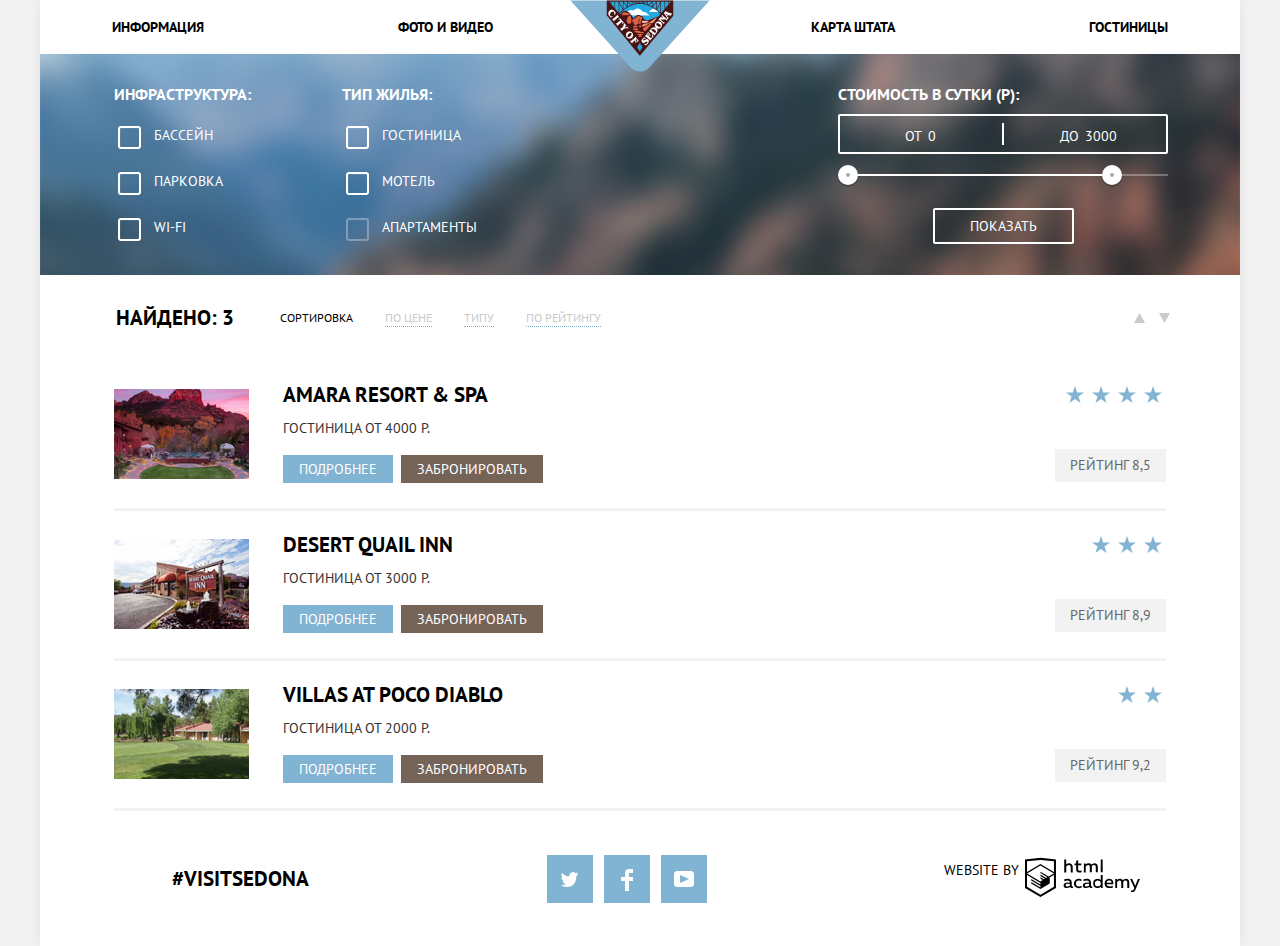
==== commit e6390664: "доработка" ====
--- a/inner.html
+++ b/inner.html
@@ -93,13 +93,13 @@
 				<li class="hotels-sort-list-arrows-up">
 					<svg class="hotels-sort-list-arrows-fill" x="0px" y="0px"
 					width="11px" height="10px" viewBox="0 0 11 10" enable-background="new 0 0 11 10" xml:space="preserve">
-					<polygon  points="5.5,0 0,10 11,10 "/>
+					<polygon class="hotels-sort-list-arrows-fill-up"  points="5.5,0 0,10 11,10 "/>
 					</svg>
 				</li>
 				<li class="hotels-sort-list-arrows-down">
 					<svg class="hotels-sort-list-arrows-fill" x="0px" y="0px"
 					width="11px" height="10px" viewBox="0 0 11 10" enable-background="new 0 0 11 10" xml:space="preserve">
-					<polyline points="5.5,10 0,0 11,0 "/>
+					<polyline class="hotels-sort-list-arrows-fill-up" points="5.5,10 0,0 11,0 "/>
 					</svg>
 				</li>
 			</ul>
--- a/css/style.css
+++ b/css/style.css
@@ -302,7 +302,7 @@
 	line-height: 26px;
 	color: #000000;
 	
-	border: none;
+	border: 1px #ffffff;
 	background-color: #ffffff;
 }
 
@@ -325,8 +325,9 @@
 	color: #000000;
 	text-transform: uppercase;
 	
-	border: none;
+	border: inherit;
 	background-color: inherit;
+	outline: none;
 	width: 312px;
 	
 	box-sizing: border-box;
@@ -344,7 +345,8 @@
   background-repeat: no-repeat;
   background-color: #f2f2f2;
   
-  border: 0;
+  border: 1px #f2f2f2;
+  outline: none;
   padding: 0;
   width: 36px;
  
@@ -376,16 +378,22 @@
 	font-weight: bold;
 }
 
-.booking-search-form-person button { 
+.booking-search-form-person-button { 
 	background-color: #f2f2f2;
-	border: none;
+	border: 1px #f2f2f2;
 	width: 38px;
 	height: 38px;
 	padding: 0;
-	
+	outline: none;
 	font-size: 26px;
 	color: #a9a9a9;
 	font-weight: bold;
+}
+
+.booking-search-form-person-button:hover {
+	cursor: pointer;
+	color: #81b3d2;
+	
 }
 
 
@@ -405,6 +413,7 @@
 
 .booking-search-form-button:hover{
 	background-color: #669ec0;
+	cursor: pointer;
 }
 
 .booking-search-form-button:active{
@@ -479,10 +488,10 @@
 }
 
 
-.footer-logo-html-academy-fill:hover{
+.footer-logo-html-academy:hover .footer-logo-html-academy-fill {
 	fill: #81b3d2;
 }
-.footer-logo-html-academy-fill:active{
+.footer-logo-html-academy:active .footer-logo-html-academy-fill{
 	fill: #ebebeb;
 }
 
@@ -962,11 +971,20 @@
 	margin: 0;
 }
 
-.hotels-sort-list-arrows-fill polygon {
-	background-color: #cacaca;
-}
-
-
+.hotels-sort-list-arrows-fill .hotels-sort-list-arrows-fill-up {
+	fill: #cacaca;
+}
+
+.hotels-sort-list-arrows-fill:hover .hotels-sort-list-arrows-fill-up {
+	fill: #000000;
+	cursor: pointer;
+}
+.hotels-sort-list-arrows-fill:focus .hotels-sort-list-arrows-fill-up {
+	fill: #81b3d2;
+}
+.hotels-sort-list-arrows-fill:active .hotels-sort-list-arrows-fill-up {
+	fill: #81b3d2;
+}
 
 .hotels-list-item {
 	display: flex;
@@ -1079,6 +1097,10 @@
 .filtres-form-checkbox-list-item label {
 	position: relative;
 }
+.filtres-form-checkbox-list-item label {
+	cursor: pointer;
+}
+
 .filtres-form-checkbox-list-item input+label::before {
 	content:"";
 	position: absolute;
@@ -1090,6 +1112,10 @@
 	height: 30px;
 	
 }
+.filtres-form-checkbox-list-item input+label::before {
+	cursor: pointer;
+}
+
 
 .filtres-form-checkbox-list-item input:not(:checked)+label::before {
 	background-image: url("../img/checkbox-off.png");
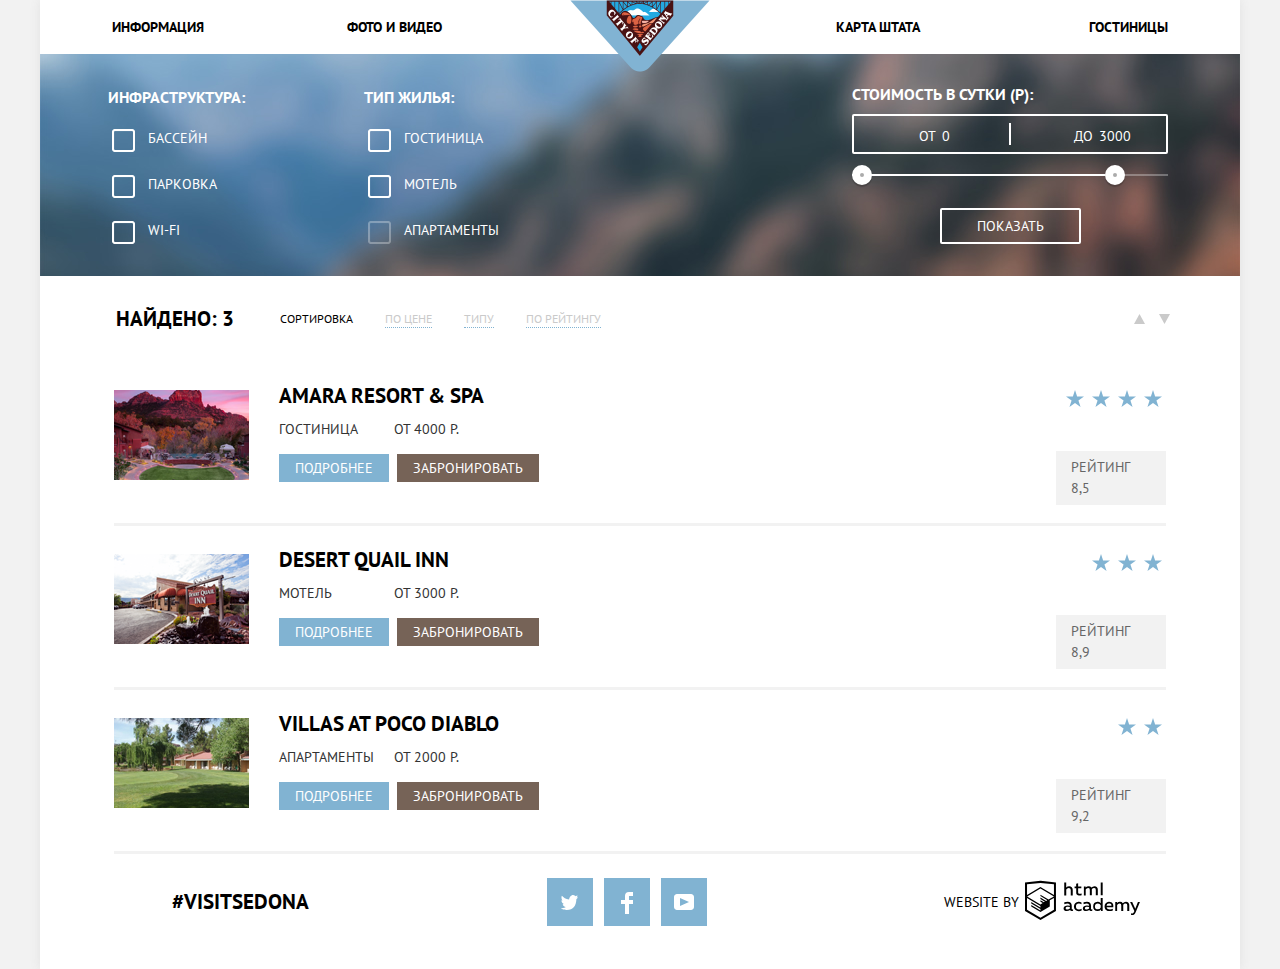
==== commit 0f8953c2: "Финал" ====
--- a/inner.html
+++ b/inner.html
@@ -114,7 +114,10 @@
 						</div>
 						<div class="hotels-list-item-name">
 							<h3>Amara Resort & Spa</h3>
-							<p>Гостиница от 4000 Р.</p>
+							<ul class="hotels-list-item-price">
+								<li>Гостиница</li>
+								<li>от 4000 Р.</li>
+							</ul>
 							<div class="hotels-list-item-name-button">
 								<div class="hotels-list-item-name-more">
 									<a class="hotels-list-item-details" href="AmaraResort.html">Подробнее</a>
@@ -141,7 +144,10 @@
 						</div>
 						<div class="hotels-list-item-name">
 							<h3>Desert Quail Inn</h3>
-							<p>Гостиница от 3000 Р.</p>
+								<ul class="hotels-list-item-price">
+									<li>Мотель</li>
+									<li>от 3000 Р.</li>
+								</ul>
 							<div class="hotels-list-item-name-button">
 								<div class="hotels-list-item-name-more">
 									<a class="hotels-list-item-details" href="DesertQuailInn.html">Подробнее</a>
@@ -167,7 +173,10 @@
 						</div>
 						<div class="hotels-list-item-name">
 							<h3>Villas at Poco Diablo</h3>
-							<p>Гостиница от 2000 Р.</p>
+							<ul class="hotels-list-item-price">
+									<li>Апартаменты</li>
+									<li>от 2000 Р.</li>
+							</ul>
 							<div class="hotels-list-item-name-button">
 								<div class="hotels-list-item-name-more">
 									<a class="hotels-list-item-details" href="VillasatPocoDiablo.html">Подробнее</a>
--- a/css/style.css
+++ b/css/style.css
@@ -118,7 +118,7 @@
 	
 	width: 151px;
 	margin-top: 46px;
-	margin-left: 130px;
+	margin-left: 124px;
 	
 }
 .features-list-details-num {
@@ -166,6 +166,8 @@
 	font-size: 21px;
 	line-height: 21px;
 	color: #000000;
+	margin-top: 26px;
+  margin-bottom: 24px;
 	
 	background-color: #ffffff;
 	
@@ -187,7 +189,7 @@
 
 
 .features-items-main-meal p {
-	width: 284px;
+	width: 286px;
 }
 
 
@@ -219,6 +221,8 @@
 	line-height: 21px;
 	font-weight: normal;
 	color: #333333;
+	margin-top: 22px;
+	margin-bottom: 0;
 	
 	background-color: #eeeeee;
 }
@@ -227,6 +231,10 @@
 /* стилизация формы поиска отеля */
 
 
+.features {
+	position: relative;
+	z-index: 1;
+}
 .booking {
 	font-size: 30px;
 	line-height: 36px;
@@ -236,6 +244,7 @@
 	text-align: center;
 	position: relative;
 	padding-top: 50px;
+	z-index: 1;
 }	
 
 .booking-head {
@@ -250,7 +259,8 @@
 	font-weight: normal;
 	color: #333333;
 	background-color: #ffffff;
-	margin-bottom: 56px;
+	margin-top: 24px;
+	margin-bottom: 46px;
 	margin-left: 382px;
 	width: 440px;
 	
@@ -395,7 +405,11 @@
 	color: #81b3d2;
 	
 }
-
+.booking-search-form-person-button:active {
+	cursor: pointer;
+	color: #000000;
+	
+}
 
 .booking-search-form-button {
 	font-size: 21px;
@@ -609,9 +623,25 @@
 	margin-bottom: 10px;
 }	
 
+.hotels-list-item-price {
+	
+	display: flex;
+	box-sizing: border-box;
+	justify-content: space-between;
+	width: 180px;
+	padding-top: 0px;
+	padding-bottom: 18px;
+
+	list-style: none;
+	padding-left: 0;
+
+}
+
+
+
 .hotels-list p {
 	margin-top: 0;
-	margin-bottom: 20px;
+	margin-bottom: 18px;
 }
 
 .hotels-list {
@@ -675,17 +705,17 @@
 	transform: translateX(-50%);
 }
 
-.site-navigation-item {
+.site-navigation {
 	padding-left: 72px;
 	padding-right: 72px;
 }
 
 .site-navigation li:nth-child(2) {
-	margin-left: -125px;
+	margin-right: 250px;
 }
 
 .site-navigation li:nth-child(3) {
-	margin-right: -125px;
+	margin-right: 26px;
 }
 
 
@@ -698,7 +728,7 @@
 }
 
 .welcome-first-text {
-	width: 444px;
+	width: 456px;
 	margin: 0 0 0 380px;
 	
 }
@@ -775,7 +805,7 @@
 	padding-left: 96px;
 	padding-right: 74px;
 	margin: 0;
-	padding-top: 40px;
+	padding-top: 46px;
 	padding-bottom: 60px
 }
 
@@ -785,9 +815,9 @@
 }
 
 .features-item-sight h3{
-	width: 100px;
+	
 	margin-top: 0;
-	margin-left: 50px;
+	
 }
 .features-item-fun {
 	width: 262px;
@@ -796,7 +826,7 @@
 .features-item-fun h3 {
 	width: 100px;
 	margin-top: 0;
-	margin-left: 80px;
+	margin-left: 90px;
 
 }
 
@@ -818,8 +848,29 @@
 	position: absolute;
 	left: 50%;	
 	transform: translateX(-50%);
-	
-}
+	transition-property: opacity, transform;
+	transition-duration: 1000ms;
+}
+
+.booking-form--hidden {
+opacity:0;	
+transform: translate(-50%, -100%);
+}
+
+.booking-form--showed {
+opacity:1;	
+transform: translate(-50%, 0);
+}
+
+
+.booking-form--nojs {
+	opacity: 1;
+	transform: translate(-50%, 0);
+	transition: none; 
+}
+
+
+
 
 .booking-search-form-check{
 	display: flex;
@@ -868,12 +919,7 @@
 	width: 114px;
 }
 
-.booking-search-form-person-box:hover button{
-	color:#000000;
-}
-.booking-search-form-person-box:active button{
-	color:#81b3d2;
-}
+
 
 .maps {
 	height: 593px;
@@ -893,8 +939,8 @@
 	justify-content: space-between;
 	padding-right: 100px;
 	padding-left: 132px;
-	padding-top: 36px;
-	padding-bottom: 36px;
+	padding-top: 27px;
+	padding-bottom: 27px;
 	align-items: center;
 	background-color: rgba(255,255,255,0.8);
 	position: absolute;
@@ -909,7 +955,7 @@
 	justify-content: space-between;
 	padding-right: 100px;
 	padding-left: 132px;
-	padding-top: 36px;
+	padding-top: 16px;
 	padding-bottom: 36px;
 	align-items: center;
 	left: 0;
@@ -934,6 +980,7 @@
 	justify-content: space-between;
 	width: 196px;
 	margin: 0;
+	align-items: center;
 }
 
 /*сетки страницы отелей*/
@@ -999,9 +1046,9 @@
 
 .hotels-list-item-name {
 	width: 260px;
-	margin-right: 512px;
-	margin-left: 34px;
-	margin-bottom: 28px;
+	margin-right: 517px;
+	margin-left: 30px;
+	margin-bottom: 37px;
 	margin-top: 0;
 	
 	
@@ -1024,8 +1071,8 @@
 	text-align: right;
 	
 	padding-left: 0;
-	margin-top: 25px;
-	margin-bottom: 40px;
+	margin-top: 28px;
+	margin-bottom: 38px;
 }
 
 .hotels-list-item-star {
@@ -1070,11 +1117,11 @@
 	box-sizing: border-box;
 	justify-content: space-between;
 	align-content: space-between;
-	width: 530px;
-	padding-left: 74px;
-	
-	padding-top: 30px;
-	padding-bottom: 12px;
+	width: 564px;
+	padding-left: 68px;
+	
+	padding-top: 33px;
+	padding-bottom: 10px;
 	
 }
 
@@ -1135,7 +1182,7 @@
 /*стилизация ползунков*/
 
 .filter-ranger {
-	width: 330px;
+	width: 316px;
 	margin: 30px auto;
 	margin-right: 72px;
 	color: #ffffff;
